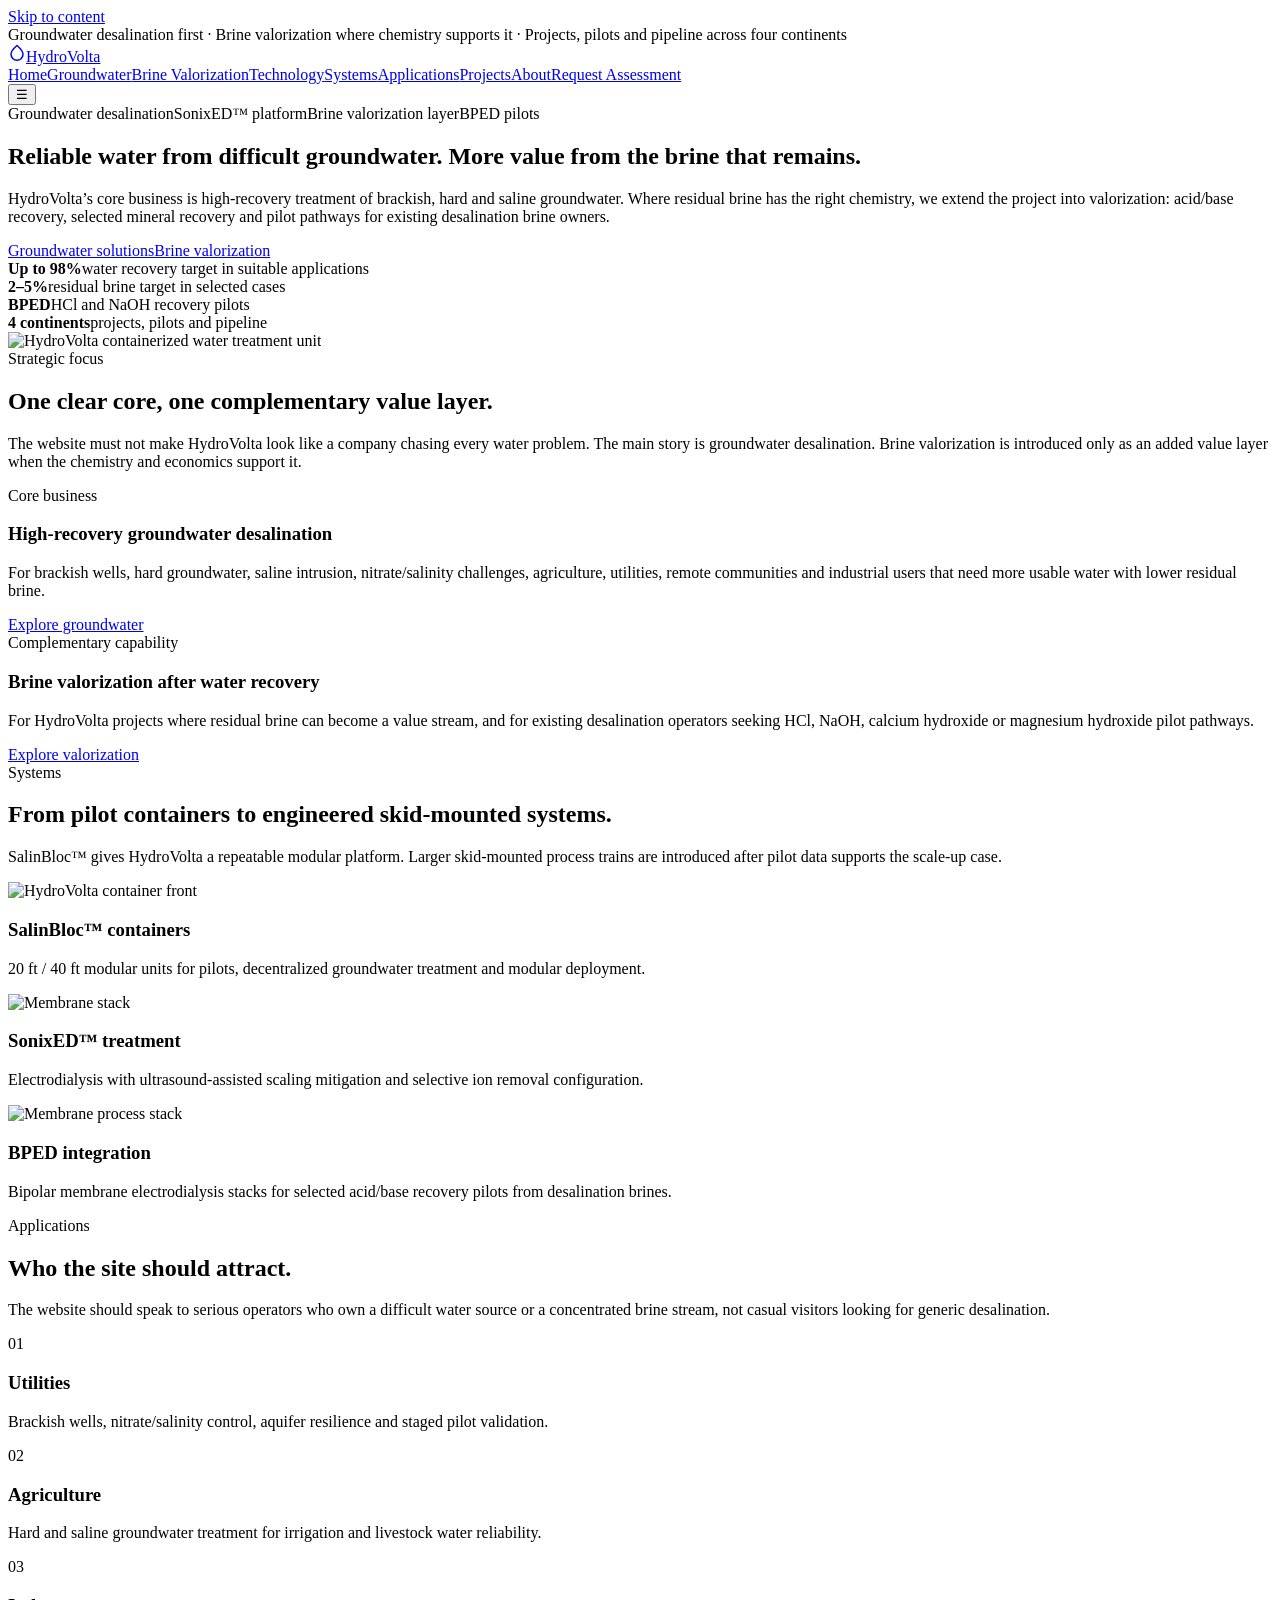
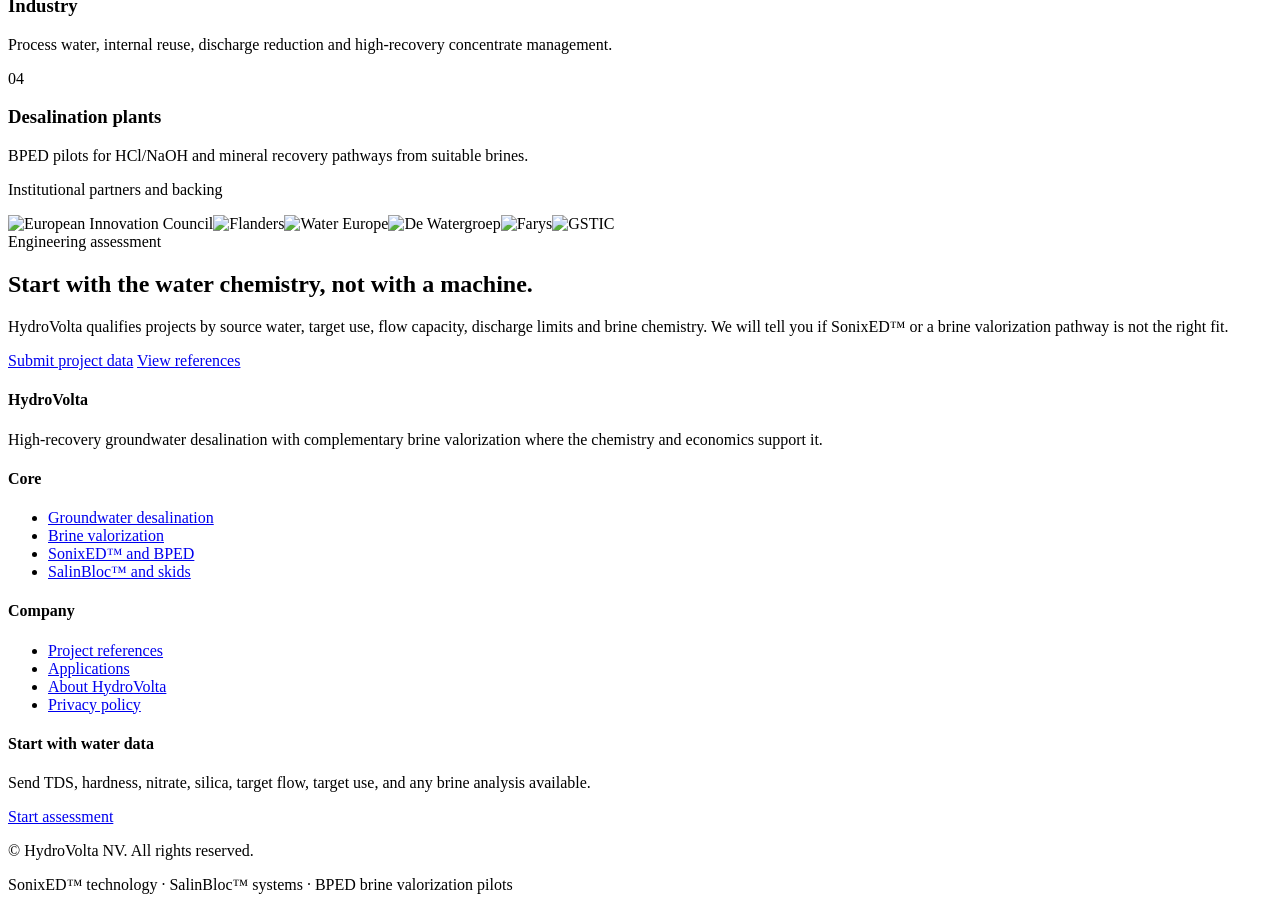
==== index.html @ e6a3f82d "Upload Rocycled - HydroVolta website files" ====
<!DOCTYPE html><html lang="en"><head><meta charset="UTF-8"><meta name="viewport" content="width=device-width,initial-scale=1.0"><title>HydroVolta | Groundwater Desalination & Brine Valorization</title><meta name="description" content="HydroVolta focuses on high-recovery groundwater desalination with complementary brine valorization and BPED pilots for suitable brines."><link rel="icon" href="images/favicon.ico"><link rel="preconnect" href="https://fonts.googleapis.com"><link rel="preconnect" href="https://fonts.gstatic.com" crossorigin><link href="https://fonts.googleapis.com/css2?family=Barlow+Condensed:wght@400;500;600;700;800&family=Barlow:ital,wght@0,300;0,400;0,500;0,600;1,400&display=swap" rel="stylesheet"><link rel="stylesheet" href="css/site.css"></head><body><a class="skip" href="#main">Skip to content</a>
<div class="topbar">Groundwater desalination first · Brine valorization where chemistry supports it · Projects, pilots and pipeline across four continents</div>
<nav class="nav" aria-label="Main navigation"><div class="nav__in"><a class="brand" href="index.html"><span class="brand__mark"><svg viewBox="0 0 24 24" width="18" height="18" fill="none" stroke="currentColor" stroke-width="2" stroke-linecap="round" stroke-linejoin="round"><path d="M12 2c-5.33 4.55-8 8.48-8 11.8a8 8 0 0 0 16 0c0-3.32-2.67-7.25-8-11.8z"/></svg></span><span>HydroVolta</span></a><div class="nav__links"><a href="index.html" aria-current="page">Home</a><a href="groundwater.html" >Groundwater</a><a href="brine-valorization.html" >Brine Valorization</a><a href="technology.html" >Technology</a><a href="systems.html" >Systems</a><a href="applications.html" >Applications</a><a href="projects.html" >Projects</a><a href="about.html" >About</a><a class="btn btn--navy" href="contact.html">Request Assessment</a></div><button class="menu" aria-label="Menu">☰</button></div></nav><main id="main">
<section class="hero"><div class="hero__in"><div><div class="badges"><span class="badge">Groundwater desalination</span><span class="badge">SonixED™ platform</span><span class="badge">Brine valorization layer</span><span class="badge">BPED pilots</span></div><h1>Reliable water from difficult groundwater. More value from the brine that remains.</h1><p class="lead">HydroVolta’s core business is high-recovery treatment of brackish, hard and saline groundwater. Where residual brine has the right chemistry, we extend the project into valorization: acid/base recovery, selected mineral recovery and pilot pathways for existing desalination brine owners.</p><div class="actions"><a class="btn btn--gold" href="groundwater.html">Groundwater solutions</a><a class="btn btn--out" href="brine-valorization.html">Brine valorization</a></div><div class="proof"><div><strong>Up to 98%</strong><span>water recovery target in suitable applications</span></div><div><strong>2–5%</strong><span>residual brine target in selected cases</span></div><div><strong>BPED</strong><span>HCl and NaOH recovery pilots</span></div><div><strong>4 continents</strong><span>projects, pilots and pipeline</span></div></div></div><div class="hero__media"><img src="images/AI_cont-740.webp" alt="HydroVolta containerized water treatment unit"></div></div></section>
<section class="section"><div class="wrap"><div class="head"><div><span class="ey">Strategic focus</span><h2>One clear core, one complementary value layer.</h2></div><p class="lead">The website must not make HydroVolta look like a company chasing every water problem. The main story is groundwater desalination. Brine valorization is introduced only as an added value layer when the chemistry and economics support it.</p></div><div class="grid grid--2"><article class="card"><span class="pill">Core business</span><h3>High-recovery groundwater desalination</h3><p>For brackish wells, hard groundwater, saline intrusion, nitrate/salinity challenges, agriculture, utilities, remote communities and industrial users that need more usable water with lower residual brine.</p><div class="actions"><a class="btn btn--navy" href="groundwater.html">Explore groundwater</a></div></article><article class="card"><span class="pill">Complementary capability</span><h3>Brine valorization after water recovery</h3><p>For HydroVolta projects where residual brine can become a value stream, and for existing desalination operators seeking HCl, NaOH, calcium hydroxide or magnesium hydroxide pilot pathways.</p><div class="actions"><a class="btn btn--out" href="brine-valorization.html">Explore valorization</a></div></article></div></div></section>
<section class="section section--soft"><div class="wrap"><div class="head"><div><span class="ey">Systems</span><h2>From pilot containers to engineered skid-mounted systems.</h2></div><p class="lead">SalinBloc™ gives HydroVolta a repeatable modular platform. Larger skid-mounted process trains are introduced after pilot data supports the scale-up case.</p></div><div class="grid grid--3"><article class="card card--image"><img src="images/container_front_aesthetic.webp" alt="HydroVolta container front"><div class="card__body"><h3>SalinBloc™ containers</h3><p>20 ft / 40 ft modular units for pilots, decentralized groundwater treatment and modular deployment.</p></div></article><article class="card card--image"><img src="images/Tech/membrane_stack.webp" alt="Membrane stack"><div class="card__body"><h3>SonixED™ treatment</h3><p>Electrodialysis with ultrasound-assisted scaling mitigation and selective ion removal configuration.</p></div></article><article class="card card--image"><img src="images/side_stack.webp" alt="Membrane process stack"><div class="card__body"><h3>BPED integration</h3><p>Bipolar membrane electrodialysis stacks for selected acid/base recovery pilots from desalination brines.</p></div></article></div></div></section>
<section class="section"><div class="wrap"><div class="head"><div><span class="ey">Applications</span><h2>Who the site should attract.</h2></div><p class="lead">The website should speak to serious operators who own a difficult water source or a concentrated brine stream, not casual visitors looking for generic desalination.</p></div><div class="grid grid--4"><article class="card"><div class="num">01</div><h3>Utilities</h3><p>Brackish wells, nitrate/salinity control, aquifer resilience and staged pilot validation.</p></article><article class="card"><div class="num">02</div><h3>Agriculture</h3><p>Hard and saline groundwater treatment for irrigation and livestock water reliability.</p></article><article class="card"><div class="num">03</div><h3>Industry</h3><p>Process water, internal reuse, discharge reduction and high-recovery concentrate management.</p></article><article class="card"><div class="num">04</div><h3>Desalination plants</h3><p>BPED pilots for HCl/NaOH and mineral recovery pathways from suitable brines.</p></article></div></div></section>
<section class="logos" aria-label="Institutional partners and backing"><div class="wrap"><p>Institutional partners and backing</p><div class="logos__row"><img src="images/EIC_logo.webp" alt="European Innovation Council"><img src="images/flanders_logo.webp" alt="Flanders"><img src="images/watereu_logo.webp" alt="Water Europe"><img src="images/watergroep_logo.webp" alt="De Watergroep"><img src="images/farys_logo.webp" alt="Farys"><img src="images/GSTIC_logo.webp" alt="GSTIC"></div></div></section><section class="section section--dark"><div class="wrap split"><div><span class="ey">Engineering assessment</span><h2>Start with the water chemistry, not with a machine.</h2><p class="lead">HydroVolta qualifies projects by source water, target use, flow capacity, discharge limits and brine chemistry. We will tell you if SonixED™ or a brine valorization pathway is not the right fit.</p></div><div><a class="btn btn--gold" href="contact.html">Submit project data</a> <a class="btn btn--ghost" href="projects.html">View references</a></div></div></section>
</main><footer class="footer"><div class="wrap"><div class="footer__grid"><div><h4>HydroVolta</h4><p>High-recovery groundwater desalination with complementary brine valorization where the chemistry and economics support it.</p></div><div><h4>Core</h4><ul><li><a href="groundwater.html">Groundwater desalination</a></li><li><a href="brine-valorization.html">Brine valorization</a></li><li><a href="technology.html">SonixED™ and BPED</a></li><li><a href="systems.html">SalinBloc™ and skids</a></li></ul></div><div><h4>Company</h4><ul><li><a href="projects.html">Project references</a></li><li><a href="applications.html">Applications</a></li><li><a href="about.html">About HydroVolta</a></li><li><a href="privacy.html">Privacy policy</a></li></ul></div><div><h4>Start with water data</h4><p>Send TDS, hardness, nitrate, silica, target flow, target use, and any brine analysis available.</p><p style="margin-top:1rem"><a class="btn btn--gold" href="contact.html">Start assessment</a></p></div></div><div class="footer__bottom"><p>© <span data-year></span> HydroVolta NV. All rights reserved.</p><p>SonixED™ technology · SalinBloc™ systems · BPED brine valorization pilots</p></div></div></footer><script src="js/site.js"></script></body></html>
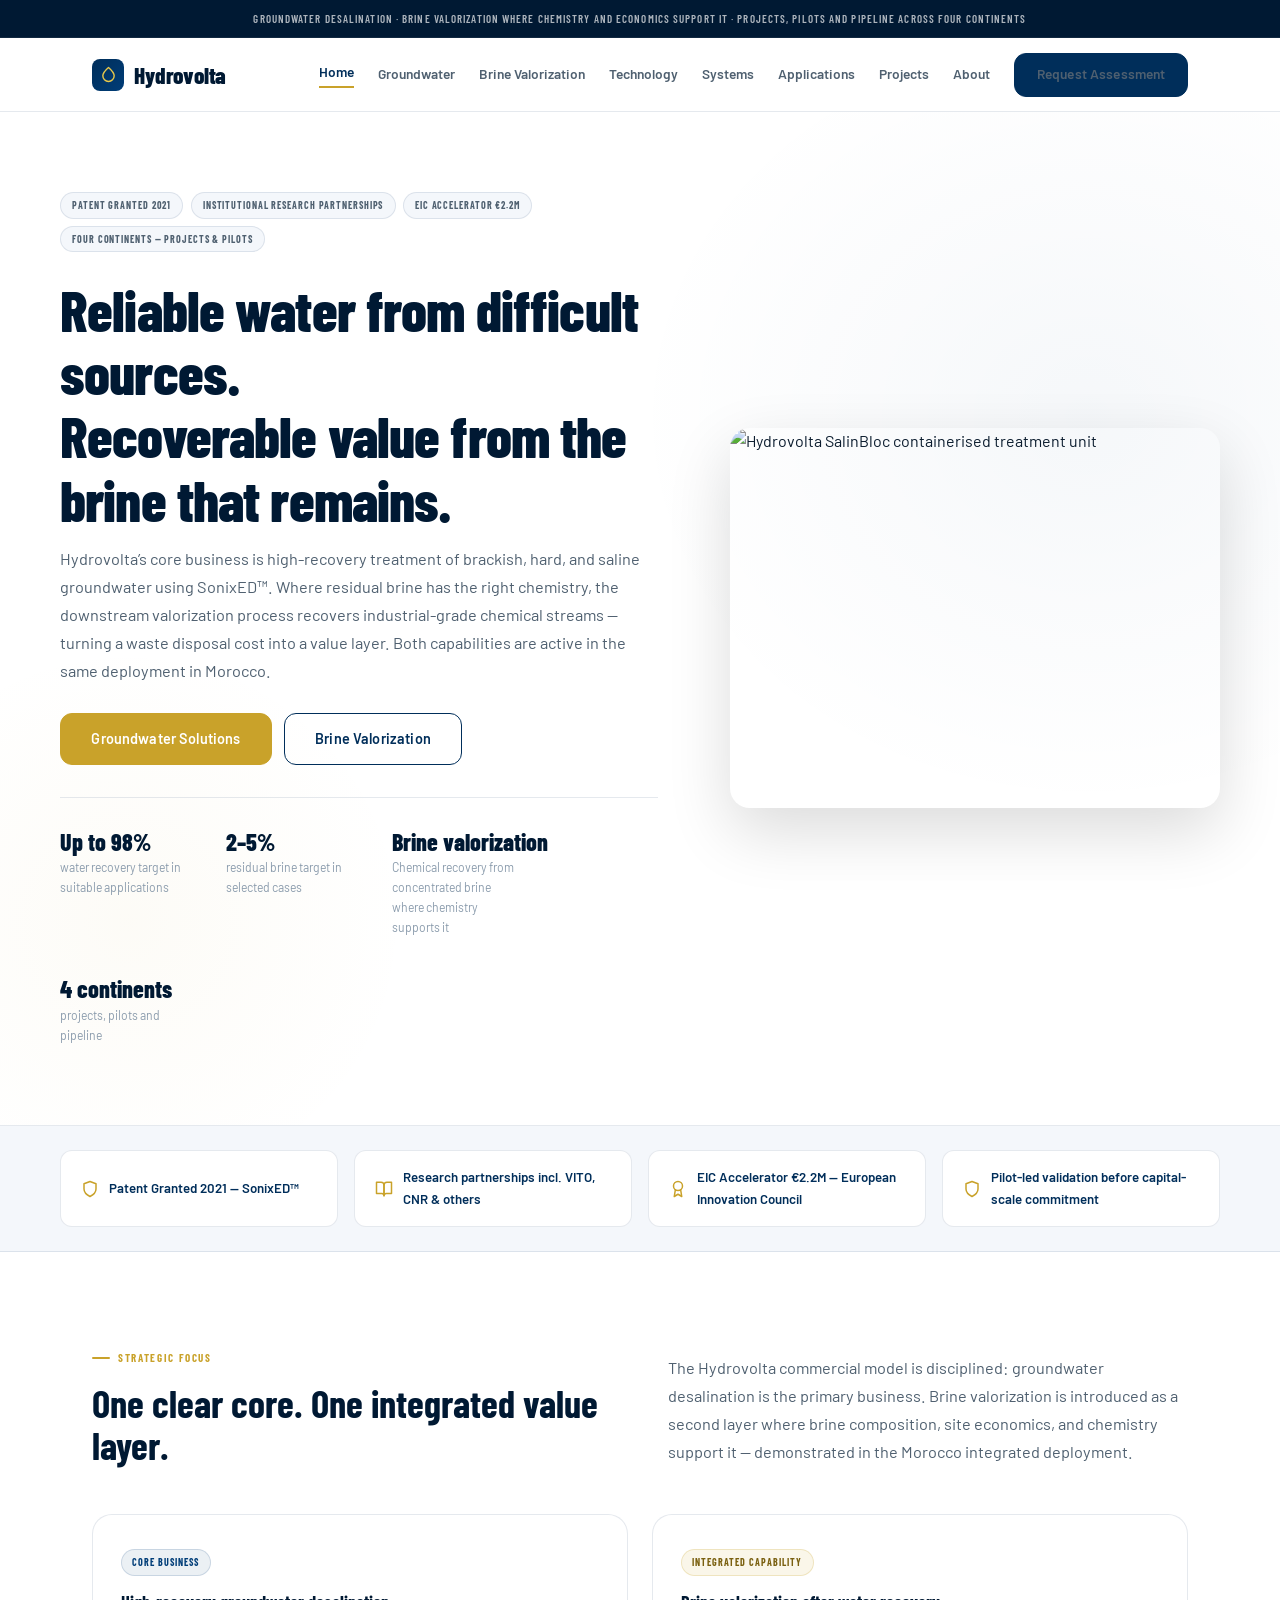
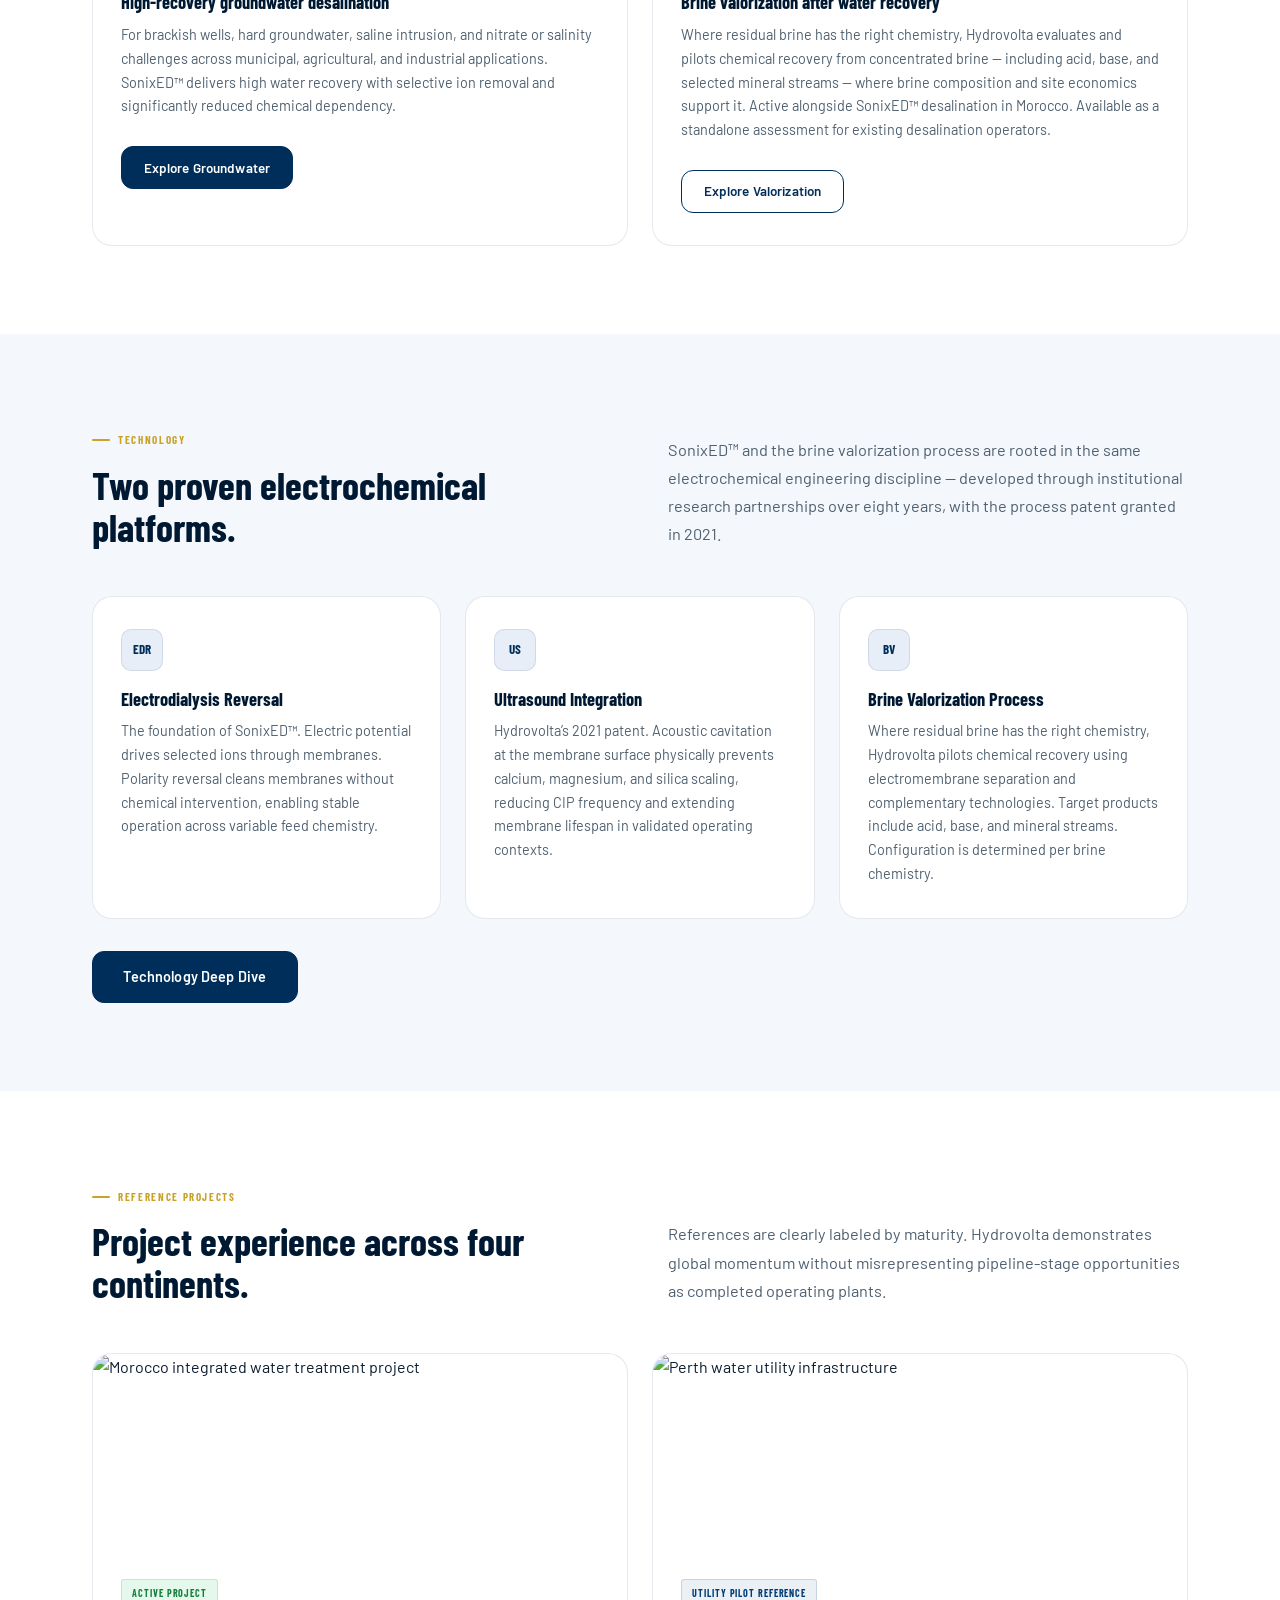
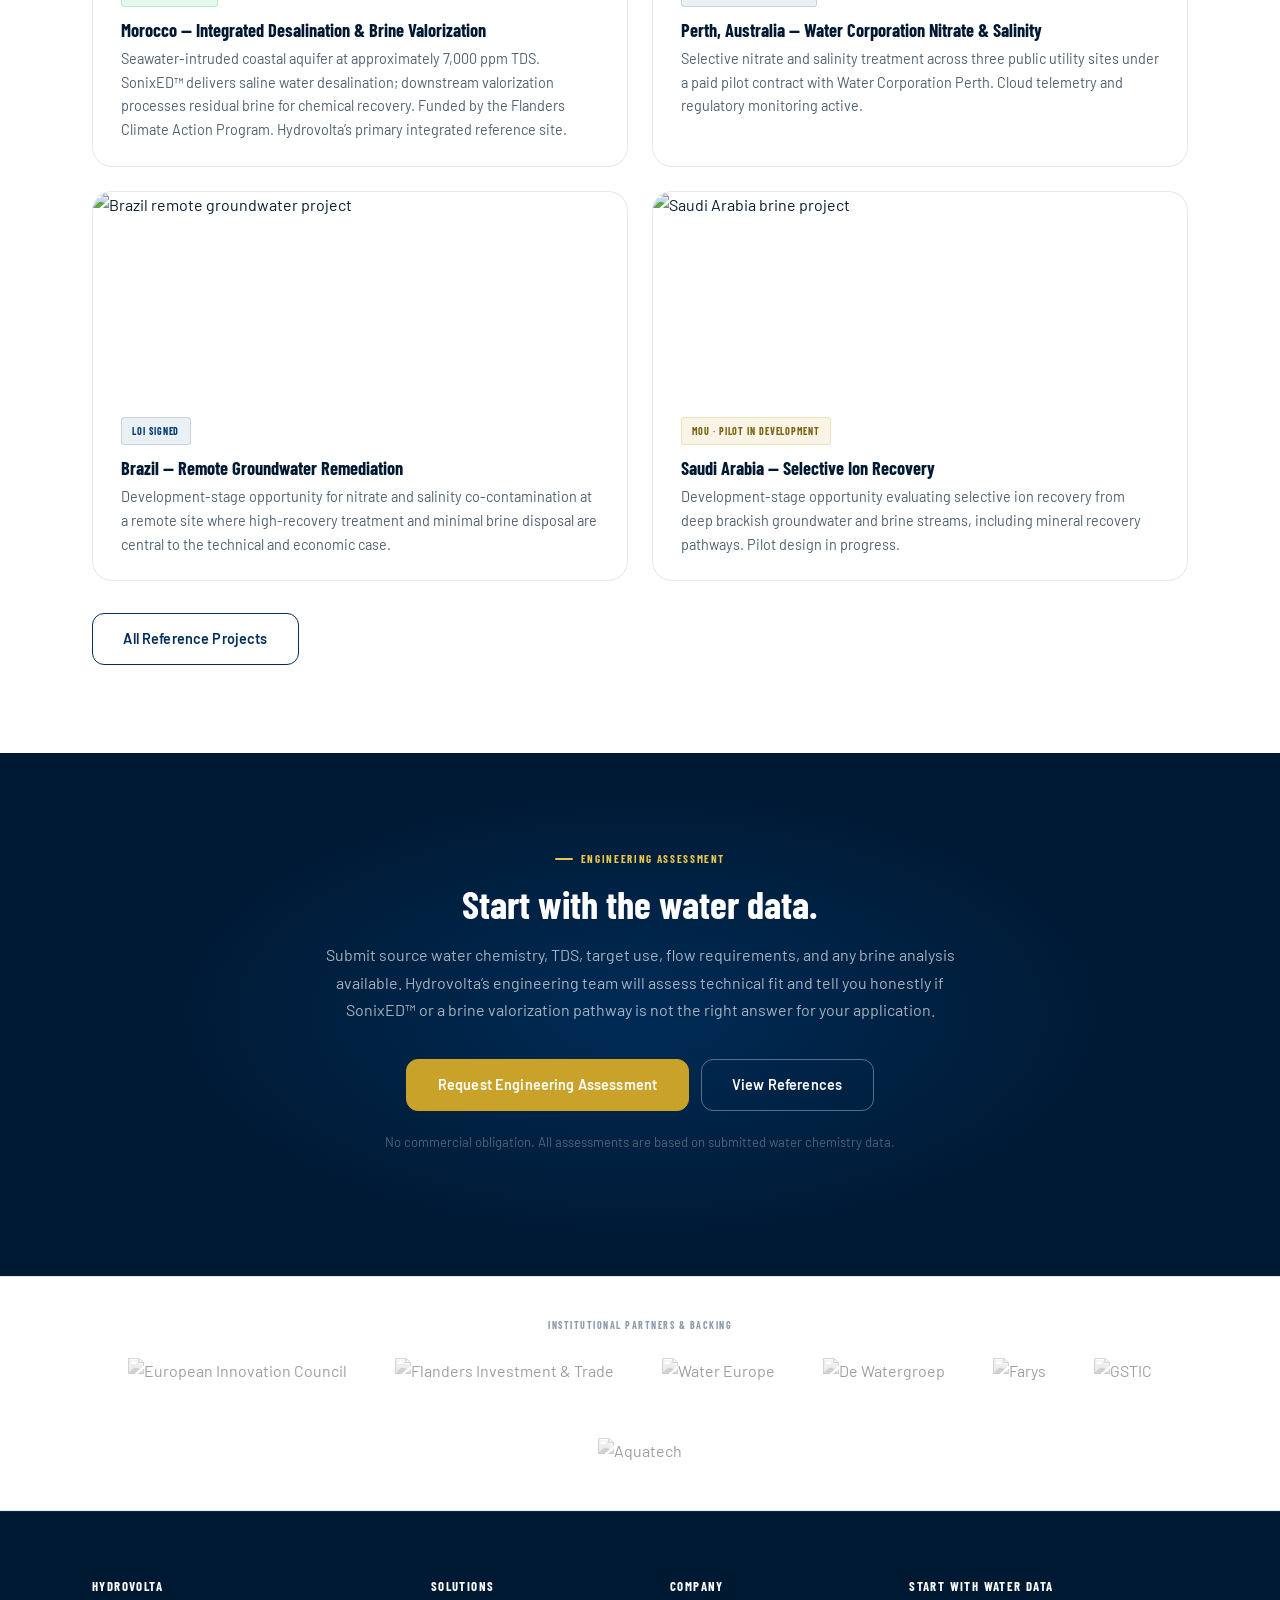
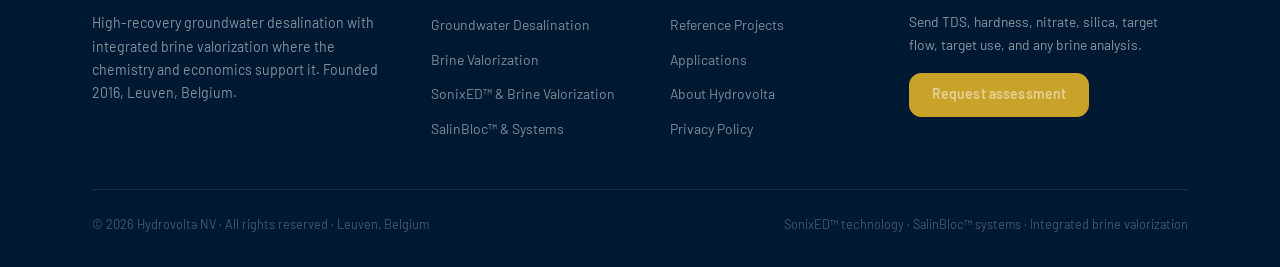
==== commit 60661813: "merge" ====
--- a/index.html
+++ b/index.html
@@ -1,9 +1,253 @@
-<!DOCTYPE html><html lang="en"><head><meta charset="UTF-8"><meta name="viewport" content="width=device-width,initial-scale=1.0"><title>HydroVolta | Groundwater Desalination & Brine Valorization</title><meta name="description" content="HydroVolta focuses on high-recovery groundwater desalination with complementary brine valorization and BPED pilots for suitable brines."><link rel="icon" href="images/favicon.ico"><link rel="preconnect" href="https://fonts.googleapis.com"><link rel="preconnect" href="https://fonts.gstatic.com" crossorigin><link href="https://fonts.googleapis.com/css2?family=Barlow+Condensed:wght@400;500;600;700;800&family=Barlow:ital,wght@0,300;0,400;0,500;0,600;1,400&display=swap" rel="stylesheet"><link rel="stylesheet" href="css/site.css"></head><body><a class="skip" href="#main">Skip to content</a>
-<div class="topbar">Groundwater desalination first · Brine valorization where chemistry supports it · Projects, pilots and pipeline across four continents</div>
-<nav class="nav" aria-label="Main navigation"><div class="nav__in"><a class="brand" href="index.html"><span class="brand__mark"><svg viewBox="0 0 24 24" width="18" height="18" fill="none" stroke="currentColor" stroke-width="2" stroke-linecap="round" stroke-linejoin="round"><path d="M12 2c-5.33 4.55-8 8.48-8 11.8a8 8 0 0 0 16 0c0-3.32-2.67-7.25-8-11.8z"/></svg></span><span>HydroVolta</span></a><div class="nav__links"><a href="index.html" aria-current="page">Home</a><a href="groundwater.html" >Groundwater</a><a href="brine-valorization.html" >Brine Valorization</a><a href="technology.html" >Technology</a><a href="systems.html" >Systems</a><a href="applications.html" >Applications</a><a href="projects.html" >Projects</a><a href="about.html" >About</a><a class="btn btn--navy" href="contact.html">Request Assessment</a></div><button class="menu" aria-label="Menu">☰</button></div></nav><main id="main">
-<section class="hero"><div class="hero__in"><div><div class="badges"><span class="badge">Groundwater desalination</span><span class="badge">SonixED™ platform</span><span class="badge">Brine valorization layer</span><span class="badge">BPED pilots</span></div><h1>Reliable water from difficult groundwater. More value from the brine that remains.</h1><p class="lead">HydroVolta’s core business is high-recovery treatment of brackish, hard and saline groundwater. Where residual brine has the right chemistry, we extend the project into valorization: acid/base recovery, selected mineral recovery and pilot pathways for existing desalination brine owners.</p><div class="actions"><a class="btn btn--gold" href="groundwater.html">Groundwater solutions</a><a class="btn btn--out" href="brine-valorization.html">Brine valorization</a></div><div class="proof"><div><strong>Up to 98%</strong><span>water recovery target in suitable applications</span></div><div><strong>2–5%</strong><span>residual brine target in selected cases</span></div><div><strong>BPED</strong><span>HCl and NaOH recovery pilots</span></div><div><strong>4 continents</strong><span>projects, pilots and pipeline</span></div></div></div><div class="hero__media"><img src="images/AI_cont-740.webp" alt="HydroVolta containerized water treatment unit"></div></div></section>
-<section class="section"><div class="wrap"><div class="head"><div><span class="ey">Strategic focus</span><h2>One clear core, one complementary value layer.</h2></div><p class="lead">The website must not make HydroVolta look like a company chasing every water problem. The main story is groundwater desalination. Brine valorization is introduced only as an added value layer when the chemistry and economics support it.</p></div><div class="grid grid--2"><article class="card"><span class="pill">Core business</span><h3>High-recovery groundwater desalination</h3><p>For brackish wells, hard groundwater, saline intrusion, nitrate/salinity challenges, agriculture, utilities, remote communities and industrial users that need more usable water with lower residual brine.</p><div class="actions"><a class="btn btn--navy" href="groundwater.html">Explore groundwater</a></div></article><article class="card"><span class="pill">Complementary capability</span><h3>Brine valorization after water recovery</h3><p>For HydroVolta projects where residual brine can become a value stream, and for existing desalination operators seeking HCl, NaOH, calcium hydroxide or magnesium hydroxide pilot pathways.</p><div class="actions"><a class="btn btn--out" href="brine-valorization.html">Explore valorization</a></div></article></div></div></section>
-<section class="section section--soft"><div class="wrap"><div class="head"><div><span class="ey">Systems</span><h2>From pilot containers to engineered skid-mounted systems.</h2></div><p class="lead">SalinBloc™ gives HydroVolta a repeatable modular platform. Larger skid-mounted process trains are introduced after pilot data supports the scale-up case.</p></div><div class="grid grid--3"><article class="card card--image"><img src="images/container_front_aesthetic.webp" alt="HydroVolta container front"><div class="card__body"><h3>SalinBloc™ containers</h3><p>20 ft / 40 ft modular units for pilots, decentralized groundwater treatment and modular deployment.</p></div></article><article class="card card--image"><img src="images/Tech/membrane_stack.webp" alt="Membrane stack"><div class="card__body"><h3>SonixED™ treatment</h3><p>Electrodialysis with ultrasound-assisted scaling mitigation and selective ion removal configuration.</p></div></article><article class="card card--image"><img src="images/side_stack.webp" alt="Membrane process stack"><div class="card__body"><h3>BPED integration</h3><p>Bipolar membrane electrodialysis stacks for selected acid/base recovery pilots from desalination brines.</p></div></article></div></div></section>
-<section class="section"><div class="wrap"><div class="head"><div><span class="ey">Applications</span><h2>Who the site should attract.</h2></div><p class="lead">The website should speak to serious operators who own a difficult water source or a concentrated brine stream, not casual visitors looking for generic desalination.</p></div><div class="grid grid--4"><article class="card"><div class="num">01</div><h3>Utilities</h3><p>Brackish wells, nitrate/salinity control, aquifer resilience and staged pilot validation.</p></article><article class="card"><div class="num">02</div><h3>Agriculture</h3><p>Hard and saline groundwater treatment for irrigation and livestock water reliability.</p></article><article class="card"><div class="num">03</div><h3>Industry</h3><p>Process water, internal reuse, discharge reduction and high-recovery concentrate management.</p></article><article class="card"><div class="num">04</div><h3>Desalination plants</h3><p>BPED pilots for HCl/NaOH and mineral recovery pathways from suitable brines.</p></article></div></div></section>
-<section class="logos" aria-label="Institutional partners and backing"><div class="wrap"><p>Institutional partners and backing</p><div class="logos__row"><img src="images/EIC_logo.webp" alt="European Innovation Council"><img src="images/flanders_logo.webp" alt="Flanders"><img src="images/watereu_logo.webp" alt="Water Europe"><img src="images/watergroep_logo.webp" alt="De Watergroep"><img src="images/farys_logo.webp" alt="Farys"><img src="images/GSTIC_logo.webp" alt="GSTIC"></div></div></section><section class="section section--dark"><div class="wrap split"><div><span class="ey">Engineering assessment</span><h2>Start with the water chemistry, not with a machine.</h2><p class="lead">HydroVolta qualifies projects by source water, target use, flow capacity, discharge limits and brine chemistry. We will tell you if SonixED™ or a brine valorization pathway is not the right fit.</p></div><div><a class="btn btn--gold" href="contact.html">Submit project data</a> <a class="btn btn--ghost" href="projects.html">View references</a></div></div></section>
-</main><footer class="footer"><div class="wrap"><div class="footer__grid"><div><h4>HydroVolta</h4><p>High-recovery groundwater desalination with complementary brine valorization where the chemistry and economics support it.</p></div><div><h4>Core</h4><ul><li><a href="groundwater.html">Groundwater desalination</a></li><li><a href="brine-valorization.html">Brine valorization</a></li><li><a href="technology.html">SonixED™ and BPED</a></li><li><a href="systems.html">SalinBloc™ and skids</a></li></ul></div><div><h4>Company</h4><ul><li><a href="projects.html">Project references</a></li><li><a href="applications.html">Applications</a></li><li><a href="about.html">About HydroVolta</a></li><li><a href="privacy.html">Privacy policy</a></li></ul></div><div><h4>Start with water data</h4><p>Send TDS, hardness, nitrate, silica, target flow, target use, and any brine analysis available.</p><p style="margin-top:1rem"><a class="btn btn--gold" href="contact.html">Start assessment</a></p></div></div><div class="footer__bottom"><p>© <span data-year></span> HydroVolta NV. All rights reserved.</p><p>SonixED™ technology · SalinBloc™ systems · BPED brine valorization pilots</p></div></div></footer><script src="js/site.js"></script></body></html>+<!DOCTYPE html>
+<html lang="en">
+<head>
+<meta charset="UTF-8"/>
+<meta name="viewport" content="width=device-width,initial-scale=1.0"/>
+<meta name="description" content="High-recovery groundwater desalination and integrated brine valorization. Patented SonixED technology, active across four continents."/>
+<title>High-Recovery Water Treatment | Hydrovolta</title>
+<link rel="canonical" href="https://hydrovolta.com/index.html"/>
+<meta property="og:title" content="High-Recovery Water Treatment | Hydrovolta"/>
+<meta property="og:description" content="High-recovery groundwater desalination and integrated brine valorization. Patented SonixED technology, active across four continents."/>
+<meta property="og:image" content="https://hydrovolta.com/images/hydrovolta_logo-OG.webp"/>
+<meta name="twitter:card" content="summary_large_image"/>
+<link rel="icon" href="images/favicon.ico"/>
+<link rel="preconnect" href="https://fonts.googleapis.com"/>
+<link rel="preconnect" href="https://fonts.gstatic.com" crossorigin/>
+<link href="https://fonts.googleapis.com/css2?family=Barlow+Condensed:wght@400;500;600;700;800&family=Barlow:ital,wght@0,300;0,400;0,500;0,600;1,400&display=swap" rel="stylesheet"/>
+<link rel="stylesheet" href="css/site.css"/>
+</head>
+<body><a class="skip" href="#main">Skip to content</a>
+<div class="topbar">Groundwater desalination &middot; Brine valorization where chemistry and economics support it &middot; Projects, pilots and pipeline across four continents</div>
+<nav class="nav" aria-label="Main navigation">
+  <div class="nav__in">
+    <a class="brand" href="index.html">
+      <span class="brand__mark"><svg viewBox="0 0 24 24" width="17" height="17" fill="none" stroke="currentColor" stroke-width="2" stroke-linecap="round" stroke-linejoin="round"><path d="M12 2c-5.33 4.55-8 8.48-8 11.8a8 8 0 0 0 16 0c0-3.32-2.67-7.25-8-11.8z"/></svg></span>
+      <span>Hydrovolta</span>
+    </a>
+    <div class="nav__links" id="nav-links">
+      <a href="index.html">Home</a>
+      <a href="groundwater.html">Groundwater</a>
+      <a href="brine-valorization.html">Brine Valorization</a>
+      <a href="technology.html">Technology</a>
+      <a href="systems.html">Systems</a>
+      <a href="applications.html">Applications</a>
+      <a href="projects.html">Projects</a>
+      <a href="about.html">About</a>
+      <a class="btn btn--navy btn--sm" href="contact.html">Request Assessment</a>
+    </div>
+    <button class="menu" id="menu-btn" aria-label="Toggle navigation" aria-expanded="false">
+      <svg width="22" height="22" viewBox="0 0 24 24" fill="none" stroke="currentColor" stroke-width="2" stroke-linecap="round" stroke-linejoin="round"><path d="M3 12h18M3 6h18M3 18h18"/></svg>
+    </button>
+  </div>
+</nav>
+<main id="main">
+
+<section class="hero">
+  <div class="hero__in">
+    <div>
+      <div class="badges">
+        <span class="badge">Patent Granted 2021</span>
+        <span class="badge">Institutional Research Partnerships</span>
+        <span class="badge">EIC Accelerator &euro;2.2M</span>
+        <span class="badge">Four Continents &mdash; Projects &amp; Pilots</span>
+      </div>
+      <h1>Reliable water from difficult sources.<br>Recoverable value from the brine that remains.</h1>
+      <p class="lead">Hydrovolta&rsquo;s core business is high-recovery treatment of brackish, hard, and saline groundwater using SonixED&trade;. Where residual brine has the right chemistry, the downstream valorization process recovers industrial-grade chemical streams &mdash; turning a waste disposal cost into a value layer. Both capabilities are active in the same deployment in Morocco.</p>
+      <div class="actions">
+        <a class="btn btn--gold" href="groundwater.html">Groundwater Solutions</a>
+        <a class="btn btn--out" href="brine-valorization.html">Brine Valorization</a>
+      </div>
+      <div class="proof">
+        <div><strong>Up to 98%</strong><span>water recovery target in suitable applications</span></div>
+        <div><strong>2&ndash;5%</strong><span>residual brine target in selected cases</span></div>
+        <div><strong>Brine valorization</strong><span>Chemical recovery from concentrated brine where chemistry supports it</span></div>
+        <div><strong>4 continents</strong><span>projects, pilots and pipeline</span></div>
+      </div>
+    </div>
+    <div class="hero__media">
+      <img src="images/AI_cont-740.webp" alt="Hydrovolta SalinBloc containerised treatment unit" fetchpriority="high">
+    </div>
+  </div>
+</section>
+
+<div class="trust">
+  <div class="trust__in">
+    <div class="titem rv">
+      <svg viewBox="0 0 24 24" fill="none" stroke="currentColor" stroke-width="2" stroke-linecap="round" stroke-linejoin="round"><path d="M12 22s8-4 8-10V5l-8-3-8 3v7c0 6 8 10 8 10z"/></svg>
+      Patent Granted 2021 &mdash; SonixED&trade;
+    </div>
+    <div class="titem rv d1">
+      <svg viewBox="0 0 24 24" fill="none" stroke="currentColor" stroke-width="2" stroke-linecap="round" stroke-linejoin="round"><path d="M2 3h6a4 4 0 0 1 4 4v14a3 3 0 0 0-3-3H2z"/><path d="M22 3h-6a4 4 0 0 0-4 4v14a3 3 0 0 1 3-3h7z"/></svg>
+      Research partnerships incl. VITO, CNR &amp; others
+    </div>
+    <div class="titem rv d2">
+      <svg viewBox="0 0 24 24" fill="none" stroke="currentColor" stroke-width="2" stroke-linecap="round" stroke-linejoin="round"><circle cx="12" cy="8" r="6"/><path d="M15.477 12.89L17 22l-5-3-5 3 1.523-9.11"/></svg>
+      EIC Accelerator &euro;2.2M &mdash; European Innovation Council
+    </div>
+    <div class="titem rv d3">
+      <svg viewBox="0 0 24 24" fill="none" stroke="currentColor" stroke-width="2" stroke-linecap="round" stroke-linejoin="round"><path d="M12 22s8-4 8-10V5l-8-3-8 3v7c0 6 8 10 8 10z"/></svg>
+      Pilot-led validation before capital-scale commitment
+    </div>
+  </div>
+</div>
+
+<section class="section">
+  <div class="wrap">
+    <div class="head">
+      <div class="rv"><span class="ey">Strategic focus</span><h2>One clear core. One integrated value layer.</h2></div>
+      <p class="lead rv d1">The Hydrovolta commercial model is disciplined: groundwater desalination is the primary business. Brine valorization is introduced as a second layer where brine composition, site economics, and chemistry support it &mdash; demonstrated in the Morocco integrated deployment.</p>
+    </div>
+    <div class="grid--2">
+      <article class="card rv">
+        <span class="pill">Core business</span>
+        <h3>High-recovery groundwater desalination</h3>
+        <p>For brackish wells, hard groundwater, saline intrusion, and nitrate or salinity challenges across municipal, agricultural, and industrial applications. SonixED&trade; delivers high water recovery with selective ion removal and significantly reduced chemical dependency.</p>
+        <div class="actions"><a class="btn btn--navy btn--sm" href="groundwater.html">Explore Groundwater</a></div>
+      </article>
+      <article class="card rv d1">
+        <span class="pill pill--gold">Integrated capability</span>
+        <h3>Brine valorization after water recovery</h3>
+        <p>Where residual brine has the right chemistry, Hydrovolta evaluates and pilots chemical recovery from concentrated brine &mdash; including acid, base, and selected mineral streams &mdash; where brine composition and site economics support it. Active alongside SonixED&trade; desalination in Morocco. Available as a standalone assessment for existing desalination operators.</p>
+        <div class="actions"><a class="btn btn--out btn--sm" href="brine-valorization.html">Explore Valorization</a></div>
+      </article>
+    </div>
+  </div>
+</section>
+
+<section class="section section--soft">
+  <div class="wrap">
+    <div class="head">
+      <div class="rv"><span class="ey">Technology</span><h2>Two proven electrochemical platforms.</h2></div>
+      <p class="lead rv d1">SonixED&trade; and the brine valorization process are rooted in the same electrochemical engineering discipline &mdash; developed through institutional research partnerships over eight years, with the process patent granted in 2021.</p>
+    </div>
+    <div class="grid--3">
+      <article class="card rv">
+        <div class="num">EDR</div>
+        <h3>Electrodialysis Reversal</h3>
+        <p>The foundation of SonixED&trade;. Electric potential drives selected ions through membranes. Polarity reversal cleans membranes without chemical intervention, enabling stable operation across variable feed chemistry.</p>
+      </article>
+      <article class="card rv d1">
+        <div class="num">US</div>
+        <h3>Ultrasound Integration</h3>
+        <p>Hydrovolta&rsquo;s 2021 patent. Acoustic cavitation at the membrane surface physically prevents calcium, magnesium, and silica scaling, reducing CIP frequency and extending membrane lifespan in validated operating contexts.</p>
+      </article>
+      <article class="card rv d2">
+        <div class="num">BV</div>
+        <h3>Brine Valorization Process</h3>
+        <p>Where residual brine has the right chemistry, Hydrovolta pilots chemical recovery using electromembrane separation and complementary technologies. Target products include acid, base, and mineral streams. Configuration is determined per brine chemistry.</p>
+      </article>
+    </div>
+    <div class="actions rv" style="margin-top:2rem"><a class="btn btn--navy" href="technology.html">Technology Deep Dive</a></div>
+  </div>
+</section>
+
+<section class="section">
+  <div class="wrap">
+    <div class="head">
+      <div class="rv"><span class="ey">Reference projects</span><h2>Project experience across four continents.</h2></div>
+      <p class="lead rv d1">References are clearly labeled by maturity. Hydrovolta demonstrates global momentum without misrepresenting pipeline-stage opportunities as completed operating plants.</p>
+    </div>
+    <div class="grid--2">
+      <article class="card card--image rv">
+        <img src="images/morocco.webp" alt="Morocco integrated water treatment project" loading="lazy">
+        <div class="card__body">
+          <span class="status status--active">Active Project</span>
+          <h3>Morocco &mdash; Integrated Desalination &amp; Brine Valorization</h3>
+          <p>Seawater-intruded coastal aquifer at approximately 7,000&thinsp;ppm TDS. SonixED&trade; delivers saline water desalination; downstream valorization processes residual brine for chemical recovery. Funded by the Flanders Climate Action Program. Hydrovolta&rsquo;s primary integrated reference site.</p>
+        </div>
+      </article>
+      <article class="card card--image rv d1">
+        <img src="images/water_tower.webp" alt="Perth water utility infrastructure" loading="lazy">
+        <div class="card__body">
+          <span class="status status--pilot">Utility Pilot Reference</span>
+          <h3>Perth, Australia &mdash; Water Corporation Nitrate &amp; Salinity</h3>
+          <p>Selective nitrate and salinity treatment across three public utility sites under a paid pilot contract with Water Corporation Perth. Cloud telemetry and regulatory monitoring active.</p>
+        </div>
+      </article>
+      <article class="card card--image rv">
+        <img src="images/brazil.webp" alt="Brazil remote groundwater project" loading="lazy">
+        <div class="card__body">
+          <span class="status status--loi">LOI Signed</span>
+          <h3>Brazil &mdash; Remote Groundwater Remediation</h3>
+          <p>Development-stage opportunity for nitrate and salinity co-contamination at a remote site where high-recovery treatment and minimal brine disposal are central to the technical and economic case.</p>
+        </div>
+      </article>
+      <article class="card card--image rv d1">
+        <img src="images/saudi.webp" alt="Saudi Arabia brine project" loading="lazy">
+        <div class="card__body">
+          <span class="status status--mou">MOU &middot; Pilot in Development</span>
+          <h3>Saudi Arabia &mdash; Selective Ion Recovery</h3>
+          <p>Development-stage opportunity evaluating selective ion recovery from deep brackish groundwater and brine streams, including mineral recovery pathways. Pilot design in progress.</p>
+        </div>
+      </article>
+    </div>
+    <div class="actions rv" style="margin-top:2rem"><a class="btn btn--out" href="projects.html">All Reference Projects</a></div>
+  </div>
+</section>
+
+<section class="cta-strip">
+  <div class="cta-strip__in">
+    <span class="ey ey--lt">Engineering Assessment</span>
+    <h2>Start with the water data.</h2>
+    <p>Submit source water chemistry, TDS, target use, flow requirements, and any brine analysis available. Hydrovolta&rsquo;s engineering team will assess technical fit and tell you honestly if SonixED&trade; or a brine valorization pathway is not the right answer for your application.</p>
+    <div class="actions">
+      <a class="btn btn--gold" href="contact.html">Request Engineering Assessment</a>
+      <a class="btn btn--ghost" href="projects.html">View References</a>
+    </div>
+    <p class="note">No commercial obligation. All assessments are based on submitted water chemistry data.</p>
+  </div>
+</section>
+
+</main>
+<section class="logos" aria-label="Institutional partners and backing">
+  <div class="wrap">
+    <p>Institutional partners &amp; backing</p>
+    <div class="logos__row">
+      <img src="images/EIC_logo.webp" alt="European Innovation Council" loading="lazy">
+      <img src="images/flanders_logo.webp" alt="Flanders Investment &amp; Trade" loading="lazy">
+      <img src="images/watereu_logo.webp" alt="Water Europe" loading="lazy">
+      <img src="images/watergroep_logo.webp" alt="De Watergroep" loading="lazy">
+      <img src="images/farys_logo.webp" alt="Farys" loading="lazy">
+      <img src="images/GSTIC_logo.webp" alt="GSTIC" loading="lazy">
+      <img src="images/aquatech_logo.webp" alt="Aquatech" loading="lazy">
+    </div>
+  </div>
+</section><footer class="footer">
+  <div class="wrap">
+    <div class="footer__grid">
+      <div>
+        <h4>Hydrovolta</h4>
+        <p>High-recovery groundwater desalination with integrated brine valorization where the chemistry and economics support it. Founded 2016, Leuven, Belgium.</p>
+      </div>
+      <div>
+        <h4>Solutions</h4>
+        <ul>
+          <li><a href="groundwater.html">Groundwater Desalination</a></li>
+          <li><a href="brine-valorization.html">Brine Valorization</a></li>
+          <li><a href="technology.html">SonixED&trade; &amp; Brine Valorization</a></li>
+          <li><a href="systems.html">SalinBloc&trade; &amp; Systems</a></li>
+        </ul>
+      </div>
+      <div>
+        <h4>Company</h4>
+        <ul>
+          <li><a href="projects.html">Reference Projects</a></li>
+          <li><a href="applications.html">Applications</a></li>
+          <li><a href="about.html">About Hydrovolta</a></li>
+          <li><a href="privacy.html">Privacy Policy</a></li>
+        </ul>
+      </div>
+      <div>
+        <h4>Start with water data</h4>
+        <p>Send TDS, hardness, nitrate, silica, target flow, target use, and any brine analysis.</p>
+        <p style="margin-top:1rem"><a class="btn btn--gold btn--sm" href="contact.html">Request assessment</a></p>
+      </div>
+    </div>
+    <div class="footer__bottom">
+      <p>&copy; <span data-year></span> Hydrovolta NV &middot; All rights reserved &middot; Leuven, Belgium</p>
+      <p>SonixED&trade; technology &middot; SalinBloc&trade; systems &middot; Integrated brine valorization</p>
+    </div>
+  </div>
+</footer><script src="js/site.js"></script>
+</body>
+</html>
--- a/css/site.css
+++ b/css/site.css
@@ -0,0 +1,267 @@
+:root{
+  --n1:#001933;--n2:#002e5a;--n3:#003d78;
+  --g:#c9a22a;--gl:#e8c84a;--gxl:#f5e9b8;
+  --w:#fff;--s:#f4f7fb;--s2:#e8eef7;
+  --b:rgba(0,46,90,.1);--bd:rgba(255,255,255,.1);
+  --t:#0b1c2e;--m:#4f6070;--l:#8a9bac;
+  --fd:'Barlow Condensed',sans-serif;
+  --fb:'Barlow',sans-serif;
+  --mx:1160px;
+  --ease:cubic-bezier(.4,0,.2,1);
+  --tr:.25s var(--ease);
+  --r:12px;--rl:20px;--rxl:28px;
+}
+*,*::before,*::after{box-sizing:border-box;margin:0;padding:0}
+html{scroll-behavior:smooth}
+body{font-family:var(--fb);font-size:16px;line-height:1.65;color:var(--t);background:var(--w);-webkit-font-smoothing:antialiased}
+img{max-width:100%;height:auto;display:block}
+a{color:inherit;text-decoration:none}
+ul{list-style:none}
+button{font-family:inherit;cursor:pointer;border:none;background:none}
+input,select,textarea{font-family:inherit}
+h1,h2,h3{font-family:var(--fd);font-weight:700;line-height:1.1;color:var(--n1)}
+h1{font-size:clamp(2.2rem,5vw,3.6rem);font-weight:800;letter-spacing:-.015em}
+h2{font-size:clamp(1.6rem,3vw,2.4rem)}
+h3{font-size:1.2rem}
+
+.skip{position:absolute;top:-100px;left:1rem;background:var(--g);color:var(--w);padding:.5rem 1rem;border-radius:var(--r);z-index:9999;font-weight:700;font-size:.85rem;transition:top .2s}
+.skip:focus{top:1rem}
+.wrap{max-width:var(--mx);margin:0 auto;padding:0 2rem}
+
+/* Eyebrow */
+.ey{display:inline-flex;align-items:center;gap:.5rem;font-family:var(--fd);font-size:11px;font-weight:700;letter-spacing:.15em;text-transform:uppercase;color:var(--g);margin-bottom:.9rem}
+.ey::before{content:'';width:18px;height:2px;background:currentColor;border-radius:2px;flex-shrink:0}
+.ey--lt{color:var(--gl)}.ey--lt::before{background:var(--gl)}
+.kicker{display:inline-block;font-family:var(--fd);font-size:11px;font-weight:700;letter-spacing:.14em;text-transform:uppercase;color:var(--g);margin-bottom:.85rem}
+
+/* Buttons */
+.btn{display:inline-flex;align-items:center;gap:.5rem;padding:.82rem 1.9rem;font-family:var(--fb);font-size:.9rem;font-weight:600;border-radius:var(--r);transition:var(--tr);white-space:nowrap;letter-spacing:.01em;cursor:pointer;border:1.5px solid transparent}
+.btn svg{width:15px;height:15px;flex-shrink:0}
+.btn--gold{background:var(--g);color:var(--w);border-color:var(--g)}.btn--gold:hover{background:#a88320;border-color:#a88320}
+.btn--navy{background:var(--n2);color:var(--w);border-color:var(--n2)}.btn--navy:hover{background:var(--n1);border-color:var(--n1)}
+.btn--out{border-color:var(--n2);color:var(--n2)}.btn--out:hover{background:var(--n2);color:var(--w)}
+.btn--ghost{border-color:rgba(255,255,255,.35);color:var(--w)}.btn--ghost:hover{border-color:rgba(255,255,255,.65);background:rgba(255,255,255,.08)}
+.btn--sm{padding:.6rem 1.35rem;font-size:.84rem}
+.actions{display:flex;gap:.75rem;flex-wrap:wrap;margin-top:1.75rem}
+
+/* Topbar */
+.topbar{background:var(--n1);color:rgba(255,255,255,.68);font-family:var(--fd);font-size:11px;font-weight:600;letter-spacing:.1em;text-transform:uppercase;padding:.6rem 2rem;text-align:center;border-bottom:1px solid rgba(255,255,255,.07)}
+
+/* Nav */
+.nav{position:sticky;top:0;z-index:100;background:rgba(255,255,255,.96);backdrop-filter:blur(16px);-webkit-backdrop-filter:blur(16px);border-bottom:1px solid var(--b)}
+.nav__in{max-width:var(--mx);margin:0 auto;padding:.9rem 2rem;display:flex;align-items:center;justify-content:space-between;gap:1.5rem}
+.brand{display:flex;align-items:center;gap:.65rem;font-family:var(--fd);font-size:1.45rem;font-weight:800;color:var(--n1);letter-spacing:-.01em;flex-shrink:0}
+.brand__mark{width:32px;height:32px;border-radius:8px;background:linear-gradient(135deg,var(--n2),var(--n3));display:flex;align-items:center;justify-content:center;color:var(--gl)}
+.nav__links{display:flex;align-items:center;gap:1.5rem}
+.nav__links a{font-size:.86rem;font-weight:600;color:var(--m);transition:var(--tr);white-space:nowrap}
+.nav__links a:hover,.nav__links a[aria-current="page"]{color:var(--n2)}
+.nav__links a[aria-current="page"]{border-bottom:2px solid var(--g);padding-bottom:2px}
+.menu{display:none;padding:.5rem;color:var(--n2)}
+
+/* Hero */
+.hero{background:var(--w);border-bottom:1px solid var(--b);padding:5rem 2rem;overflow:hidden;position:relative}
+.hero::before{content:'';position:absolute;inset:0;background:radial-gradient(ellipse 55% 60% at 85% 30%,rgba(0,61,120,.04),transparent 65%),radial-gradient(ellipse 40% 50% at 10% 80%,rgba(201,162,42,.04),transparent 55%);pointer-events:none}
+.hero--dark{background:var(--n1);border-bottom:none}
+.hero--dark h1{color:var(--w)}
+.hero--dark .lead{color:rgba(255,255,255,.68)}
+.hero--dark .kicker{color:var(--gl)}
+.hero__in{max-width:var(--mx);margin:0 auto;display:grid;grid-template-columns:1.1fr .9fr;gap:4.5rem;align-items:center;position:relative;z-index:1}
+.hero__in--wide{grid-template-columns:1fr;max-width:820px;text-align:center}
+.hero__in--wide .actions{justify-content:center}
+.hero__media{border-radius:var(--rl);overflow:hidden;box-shadow:0 24px 64px rgba(0,0,0,.14)}
+.hero__media img{width:100%;height:380px;object-fit:cover}
+
+/* Proof / badges */
+.badges{display:flex;flex-wrap:wrap;gap:.45rem;margin-bottom:1.6rem}
+.badge{font-family:var(--fd);font-size:10px;font-weight:700;letter-spacing:.09em;text-transform:uppercase;padding:.25rem .7rem;border:1px solid var(--b);border-radius:999px;color:var(--m);background:var(--s)}
+.proof{display:flex;gap:2.5rem;flex-wrap:wrap;padding-top:2rem;border-top:1px solid var(--b);margin-top:2rem}
+.proof div strong{display:block;font-family:var(--fd);font-size:1.5rem;font-weight:800;color:var(--n1);line-height:1}
+.proof div span{font-size:.76rem;color:var(--l);display:block;margin-top:.2rem;max-width:18ch}
+.proof--lt div strong{color:var(--w)}
+.proof--lt{border-top-color:rgba(255,255,255,.12)}
+.proof--lt div span{color:rgba(255,255,255,.45)}
+
+/* Lead */
+.lead{font-size:1.02rem;line-height:1.72;color:var(--m);margin-top:.85rem}
+.lead--lt{color:rgba(255,255,255,.68)}
+.lead + .lead{margin-top:.65rem}
+
+/* Sections */
+.section{padding:5.5rem 2rem}
+.section--soft{background:var(--s)}
+.section--dark{background:var(--n1);position:relative;overflow:hidden}
+.section--dark::before{content:'';position:absolute;inset:0;background-image:linear-gradient(rgba(255,255,255,.016) 1px,transparent 1px),linear-gradient(90deg,rgba(255,255,255,.016) 1px,transparent 1px);background-size:52px 52px;pointer-events:none}
+.section--dark h2{color:var(--w)}
+.section--dark .lead{color:rgba(255,255,255,.65)}
+.section--dark .ey{color:var(--gl)}.section--dark .ey::before{background:var(--gl)}
+
+/* Head pattern */
+.head{display:grid;grid-template-columns:1fr 1fr;gap:3.5rem;align-items:end;margin-bottom:3rem}
+.head .lead{margin-top:0}
+
+/* Split */
+.split{display:grid;grid-template-columns:1fr 1fr;gap:4rem;align-items:center}
+.split--start{align-items:start}
+.split__image{border-radius:var(--rl);overflow:hidden;box-shadow:0 12px 40px rgba(0,0,0,.1)}
+.split__image img{width:100%;height:340px;object-fit:cover}
+
+/* Grid */
+.grid--2{display:grid;grid-template-columns:repeat(2,1fr);gap:1.5rem}
+.grid--3{display:grid;grid-template-columns:repeat(3,1fr);gap:1.5rem}
+.grid--4{display:grid;grid-template-columns:repeat(4,1fr);gap:1.25rem}
+
+/* Cards */
+.card{background:var(--w);border:1px solid var(--b);border-radius:var(--rl);padding:2rem 1.75rem;transition:var(--tr)}
+.card:hover{border-color:var(--n3);box-shadow:0 8px 32px rgba(0,46,90,.09);transform:translateY(-3px)}
+.card h3{font-family:var(--fd);font-size:1.15rem;font-weight:700;color:var(--n1);margin-bottom:.65rem}
+.card p{font-size:.9rem;color:var(--m);line-height:1.65}
+.card--soft{background:var(--s);border-color:transparent}
+.card--dark{background:rgba(255,255,255,.05);border-color:rgba(255,255,255,.1)}
+.card--dark:hover{background:rgba(255,255,255,.08);border-color:rgba(255,255,255,.2);transform:translateY(-3px)}
+.card--dark h3{color:var(--w)}
+.card--dark p{color:rgba(255,255,255,.6)}
+.card--image{padding:0;overflow:hidden}
+.card--image img{width:100%;height:200px;object-fit:cover}
+.card__body{padding:1.5rem 1.75rem}
+.card__body h3{margin-bottom:.4rem}
+
+/* Spec table */
+.spec{border-top:1px solid var(--b);margin-top:1.5rem}
+.spec div{display:flex;justify-content:space-between;gap:1rem;padding:.7rem 0;border-bottom:1px solid var(--b);font-size:.87rem}
+.spec div span:first-child{color:var(--m)}
+.spec div span:last-child{font-weight:600;color:var(--n2);text-align:right}
+
+/* Number circles */
+.num{width:42px;height:42px;border-radius:10px;background:var(--s2);border:1px solid var(--b);display:flex;align-items:center;justify-content:center;font-family:var(--fd);font-size:.82rem;font-weight:700;color:var(--n2);margin-bottom:1.1rem;flex-shrink:0}
+.num--dark{background:rgba(201,162,42,.12);border-color:rgba(201,162,42,.22);color:var(--gl)}
+
+/* List */
+.list{margin-top:1.1rem;display:flex;flex-direction:column;gap:.5rem}
+.list li{display:flex;align-items:flex-start;gap:.65rem;font-size:.9rem;color:var(--m);line-height:1.55}
+.list li::before{content:'';display:inline-block;width:6px;height:6px;border-radius:50%;background:var(--g);margin-top:.52em;flex-shrink:0}
+.list--lt li{color:rgba(255,255,255,.65)}
+.list--lt li::before{background:var(--gl)}
+
+/* Pill */
+.pill{display:inline-flex;font-family:var(--fd);font-size:10px;font-weight:700;letter-spacing:.1em;text-transform:uppercase;padding:.28rem .65rem;border-radius:999px;background:rgba(0,61,120,.08);color:var(--n3);border:1px solid rgba(0,61,120,.15);margin-bottom:1rem}
+.pill--gold{background:rgba(201,162,42,.1);color:#7a6010;border-color:rgba(201,162,42,.22)}
+
+/* Status badges */
+.status{display:inline-flex;font-family:var(--fd);font-size:10px;font-weight:700;letter-spacing:.09em;text-transform:uppercase;padding:.28rem .65rem;border-radius:3px;margin-bottom:.85rem}
+.status--active{background:rgba(34,197,94,.12);color:#15803d;border:1px solid rgba(34,197,94,.22)}
+.status--pilot{background:rgba(0,61,120,.08);color:var(--n3);border:1px solid rgba(0,61,120,.16)}
+.status--loi{background:rgba(0,61,120,.08);color:var(--n3);border:1px solid rgba(0,61,120,.16)}
+.status--mou{background:rgba(201,162,42,.12);color:#7a6010;border:1px solid rgba(201,162,42,.22)}
+
+/* Trust strip */
+.trust{background:var(--s);border-bottom:1px solid var(--b);padding:1.5rem 2rem}
+.trust__in{max-width:var(--mx);margin:0 auto;display:grid;grid-template-columns:repeat(4,1fr);gap:1rem}
+.titem{background:var(--w);border:1px solid var(--b);border-radius:var(--r);padding:1rem 1.25rem;display:flex;align-items:center;gap:.65rem;font-size:.83rem;font-weight:600;color:var(--n2)}
+.titem svg{width:18px;height:18px;color:var(--g);flex-shrink:0}
+
+/* Logos */
+.logos{padding:2.5rem 0;background:var(--w);border-top:1px solid var(--b);border-bottom:1px solid var(--b);overflow:hidden}
+.logos .wrap>p{text-align:center;font-family:var(--fd);font-size:10px;font-weight:700;letter-spacing:.15em;text-transform:uppercase;color:var(--l);margin-bottom:1.5rem}
+.logos__row{display:flex;align-items:center;justify-content:center;gap:3rem;flex-wrap:wrap}
+.logos__row img{height:32px;width:auto;opacity:.42;filter:grayscale(1);transition:var(--tr)}
+.logos__row img:hover{opacity:.82;filter:none}
+
+/* Form */
+.formbox{background:rgba(255,255,255,.05);border:1px solid rgba(255,255,255,.12);border-radius:var(--rxl);padding:2.75rem 3rem;position:relative;z-index:1}
+.formgrid{display:grid;grid-template-columns:1fr 1fr;gap:1.25rem;margin-top:2rem}
+.fg{display:flex;flex-direction:column;gap:.45rem}
+.fg.full{grid-column:1/-1}
+.fg label{font-family:var(--fd);font-size:.78rem;font-weight:700;letter-spacing:.08em;text-transform:uppercase;color:rgba(255,255,255,.55)}
+.fg input,.fg select,.fg textarea{padding:.8rem 1rem;background:rgba(255,255,255,.07);border:1px solid rgba(255,255,255,.14);border-radius:var(--r);color:var(--w);font-family:var(--fb);font-size:.9rem;transition:var(--tr);width:100%}
+.fg input::placeholder,.fg textarea::placeholder{color:rgba(255,255,255,.28)}
+.fg select option{background:var(--n2);color:var(--w)}
+.fg input:focus,.fg select:focus,.fg textarea:focus{outline:none;border-color:rgba(201,162,42,.6);background:rgba(255,255,255,.1)}
+.fg textarea{min-height:100px;resize:vertical}
+.form-note{text-align:center;margin-top:1.25rem;font-size:.82rem;color:rgba(255,255,255,.3)}
+
+/* Table */
+.table{width:100%;border-collapse:separate;border-spacing:0;border-radius:var(--rl);overflow:hidden;box-shadow:0 4px 20px rgba(0,0,0,.07);margin-top:2rem}
+.table thead tr{background:var(--n1)}
+.table thead th{padding:.9rem 1.5rem;font-family:var(--fd);font-size:.82rem;font-weight:700;letter-spacing:.08em;text-transform:uppercase;color:rgba(255,255,255,.55);text-align:left}
+.table thead th:first-child{color:var(--gl)}
+.table tbody tr{background:var(--w)}.table tbody tr:nth-child(even){background:var(--s)}
+.table td{padding:.9rem 1.5rem;font-size:.9rem;vertical-align:middle;border-bottom:1px solid var(--b)}
+.table tbody tr:last-child td{border-bottom:none}
+.table td:first-child{font-weight:700;color:var(--n1)}
+
+/* Equation */
+.eq{font-family:monospace;font-size:.95rem;background:rgba(255,255,255,.07);border:1px solid rgba(255,255,255,.12);border-radius:var(--r);padding:.75rem 1.25rem;color:var(--gl);margin:.75rem 0;display:block}
+
+/* CTA section */
+.cta-strip{padding:5.5rem 2rem;background:var(--n1);position:relative;overflow:hidden;text-align:center}
+.cta-strip::before{content:'';position:absolute;inset:0;background:radial-gradient(ellipse 60% 70% at 50%,rgba(0,61,120,.5),transparent 65%);pointer-events:none}
+.cta-strip__in{max-width:640px;margin:0 auto;position:relative;z-index:1}
+.cta-strip h2{color:var(--w);font-size:clamp(1.8rem,3vw,2.6rem);margin-bottom:1rem}
+.cta-strip p{color:rgba(255,255,255,.65);font-size:1rem;line-height:1.72;margin-bottom:2.2rem}
+.cta-strip .actions{justify-content:center}
+.cta-strip .note{margin-top:1.25rem;font-size:.82rem;color:rgba(255,255,255,.3)}
+
+/* About registry */
+.registry{background:var(--w);border:1px solid var(--b);border-radius:var(--rl);overflow:hidden}
+.registry__head{background:var(--n1);padding:1.4rem 1.75rem}
+.registry__head h3{font-family:var(--fd);font-size:1.05rem;font-weight:700;color:var(--w)}
+.rrow{display:flex;justify-content:space-between;gap:1rem;padding:.8rem 1.75rem;border-bottom:1px solid var(--b);font-size:.88rem}
+.rrow:last-child{border-bottom:none}
+.rrow span:first-child{color:var(--m)}
+.rrow span:last-child{font-weight:600;color:var(--n1);text-align:right}
+
+/* Team cards */
+.team-grid{display:grid;grid-template-columns:repeat(3,1fr);gap:1.5rem}
+.team-card{background:var(--w);border:1px solid var(--b);border-radius:var(--rl);overflow:hidden}
+.team-card img{width:100%;height:220px;object-fit:cover}
+.team-card__body{padding:1.4rem 1.5rem}
+.team-card h3{font-family:var(--fd);font-size:1.1rem;font-weight:700;color:var(--n1);margin-bottom:.2rem}
+.team-card .role{font-size:.82rem;font-weight:700;color:var(--g);text-transform:uppercase;letter-spacing:.06em;margin-bottom:.55rem}
+.team-card p{font-size:.86rem;color:var(--m);line-height:1.6}
+
+/* Footer */
+.footer{background:var(--n1);color:rgba(255,255,255,.55);padding:4rem 2rem 2rem;border-top:1px solid rgba(255,255,255,.07)}
+.footer .wrap{}
+.footer__grid{display:grid;grid-template-columns:1.5fr 1fr 1fr 1.4fr;gap:2.5rem;padding-bottom:3rem;border-bottom:1px solid var(--bd)}
+.footer__grid h4{font-family:var(--fd);font-size:.8rem;font-weight:700;letter-spacing:.11em;text-transform:uppercase;color:var(--w);margin-bottom:.9rem}
+.footer__grid>div:first-child p{font-size:.88rem;color:rgba(255,255,255,.52);line-height:1.65}
+.footer__grid ul{display:flex;flex-direction:column;gap:.5rem}
+.footer__grid a{font-size:.87rem;color:rgba(255,255,255,.5);transition:var(--tr)}
+.footer__grid a:hover{color:var(--gl)}
+.footer__grid p{font-size:.86rem;margin-bottom:.75rem}
+.footer__bottom{display:flex;justify-content:space-between;align-items:center;padding-top:1.5rem;flex-wrap:wrap;gap:.75rem}
+.footer__bottom p{font-size:.79rem;color:rgba(255,255,255,.27)}
+
+/* Reveal animations */
+.rv{opacity:0;transform:translateY(20px);transition:opacity .6s var(--ease),transform .6s var(--ease)}
+.rv.in{opacity:1;transform:none}
+.d1{transition-delay:.1s}.d2{transition-delay:.2s}.d3{transition-delay:.3s}.d4{transition-delay:.4s}
+
+/* Responsive */
+@media(max-width:1040px){
+  .hero__in{grid-template-columns:1fr;gap:3rem}
+  .hero__media{max-width:520px}
+  .head{grid-template-columns:1fr;gap:1.5rem}
+  .split{grid-template-columns:1fr;gap:2.5rem}
+  .trust__in{grid-template-columns:1fr 1fr}
+  .grid--4{grid-template-columns:1fr 1fr}
+  .grid--3{grid-template-columns:1fr 1fr}
+  .footer__grid{grid-template-columns:1fr 1fr}
+  .team-grid{grid-template-columns:1fr 1fr}
+}
+@media(max-width:720px){
+  .nav__links{display:none;position:absolute;top:100%;left:0;right:0;background:var(--w);border-bottom:1px solid var(--b);flex-direction:column;align-items:stretch;padding:1.5rem 2rem;gap:1rem;box-shadow:0 8px 24px rgba(0,0,0,.08)}
+  .nav__links.open{display:flex}
+  .nav__links a{border-bottom:1px solid var(--b);padding-bottom:.75rem}
+  .nav__links a:last-child{border-bottom:none;margin-top:.5rem}
+  .menu{display:block}
+  .nav{position:relative}
+  .grid--2,.grid--3,.grid--4{grid-template-columns:1fr}
+  .trust__in{grid-template-columns:1fr}
+  .team-grid{grid-template-columns:1fr}
+  .footer__grid{grid-template-columns:1fr}
+  .formgrid{grid-template-columns:1fr}
+  .proof{gap:1.5rem}
+  .hero{padding:3.5rem 2rem}
+  .section{padding:4rem 2rem}
+}
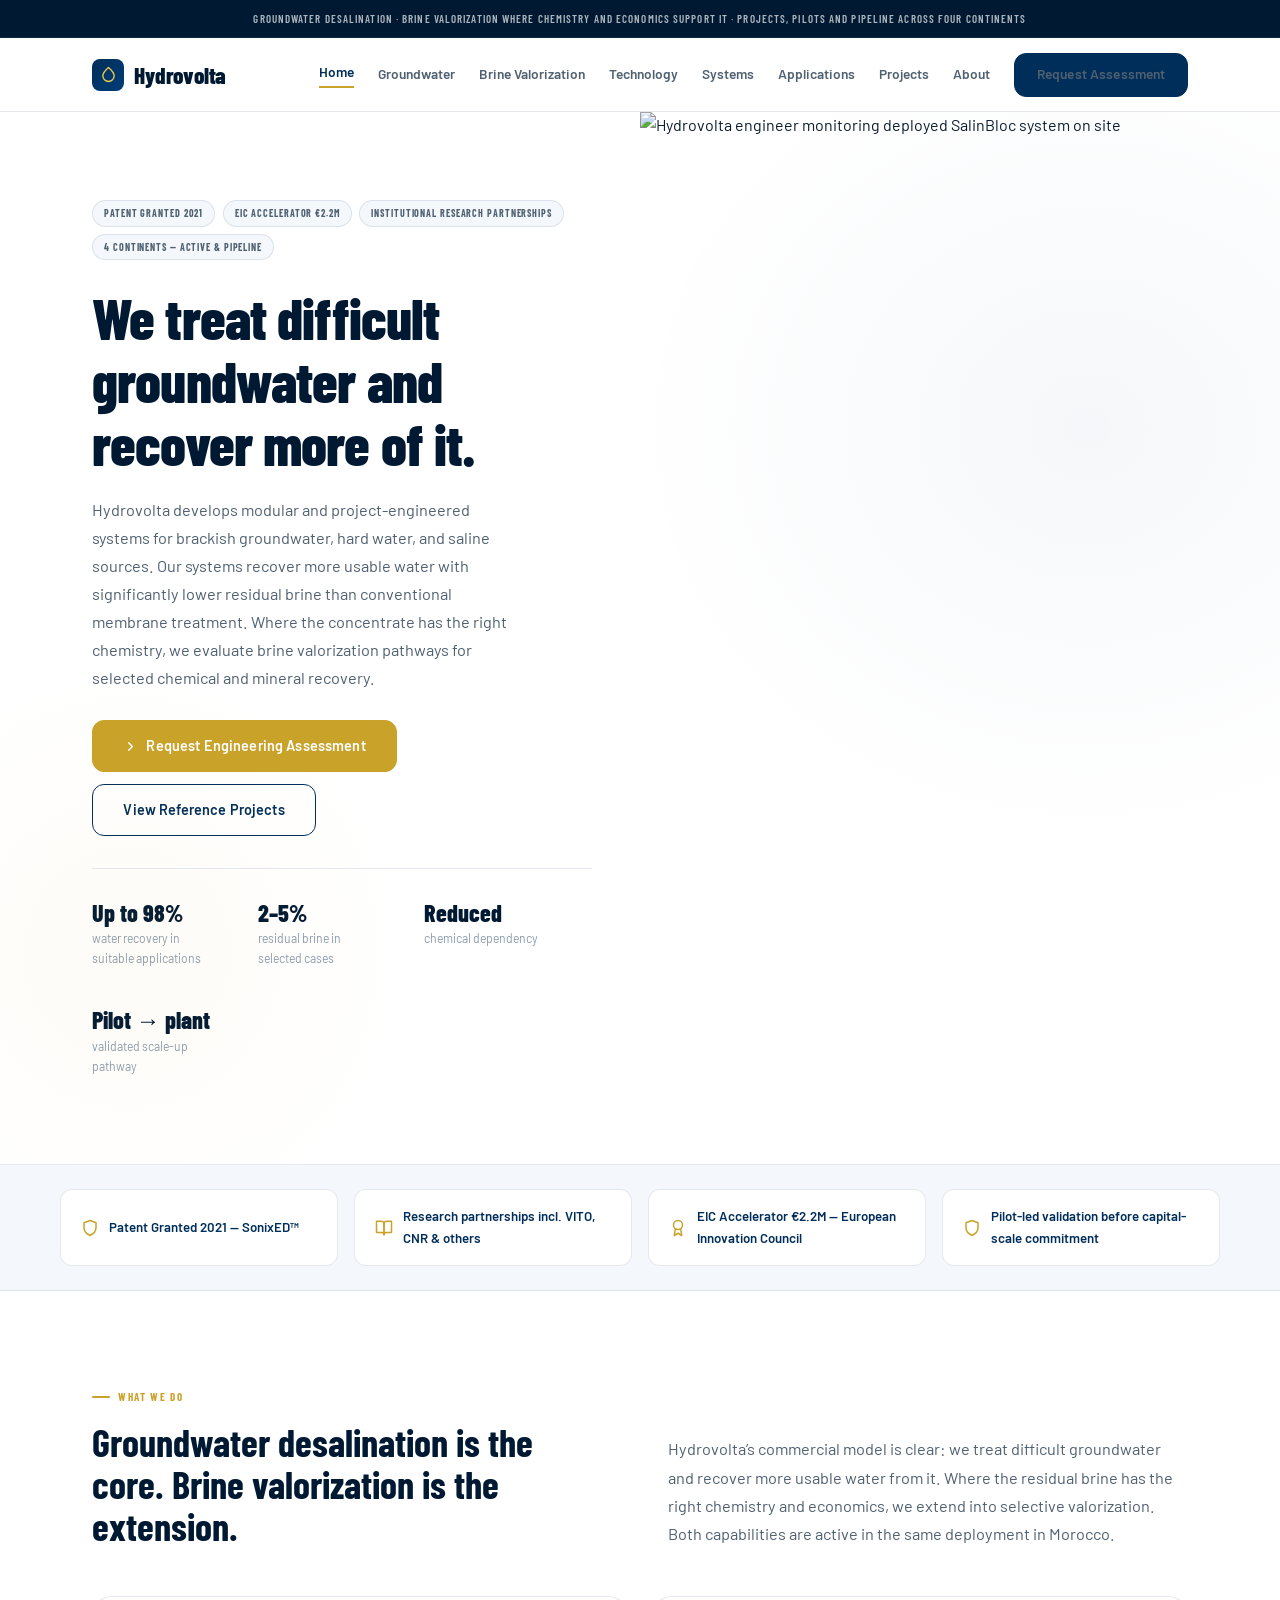
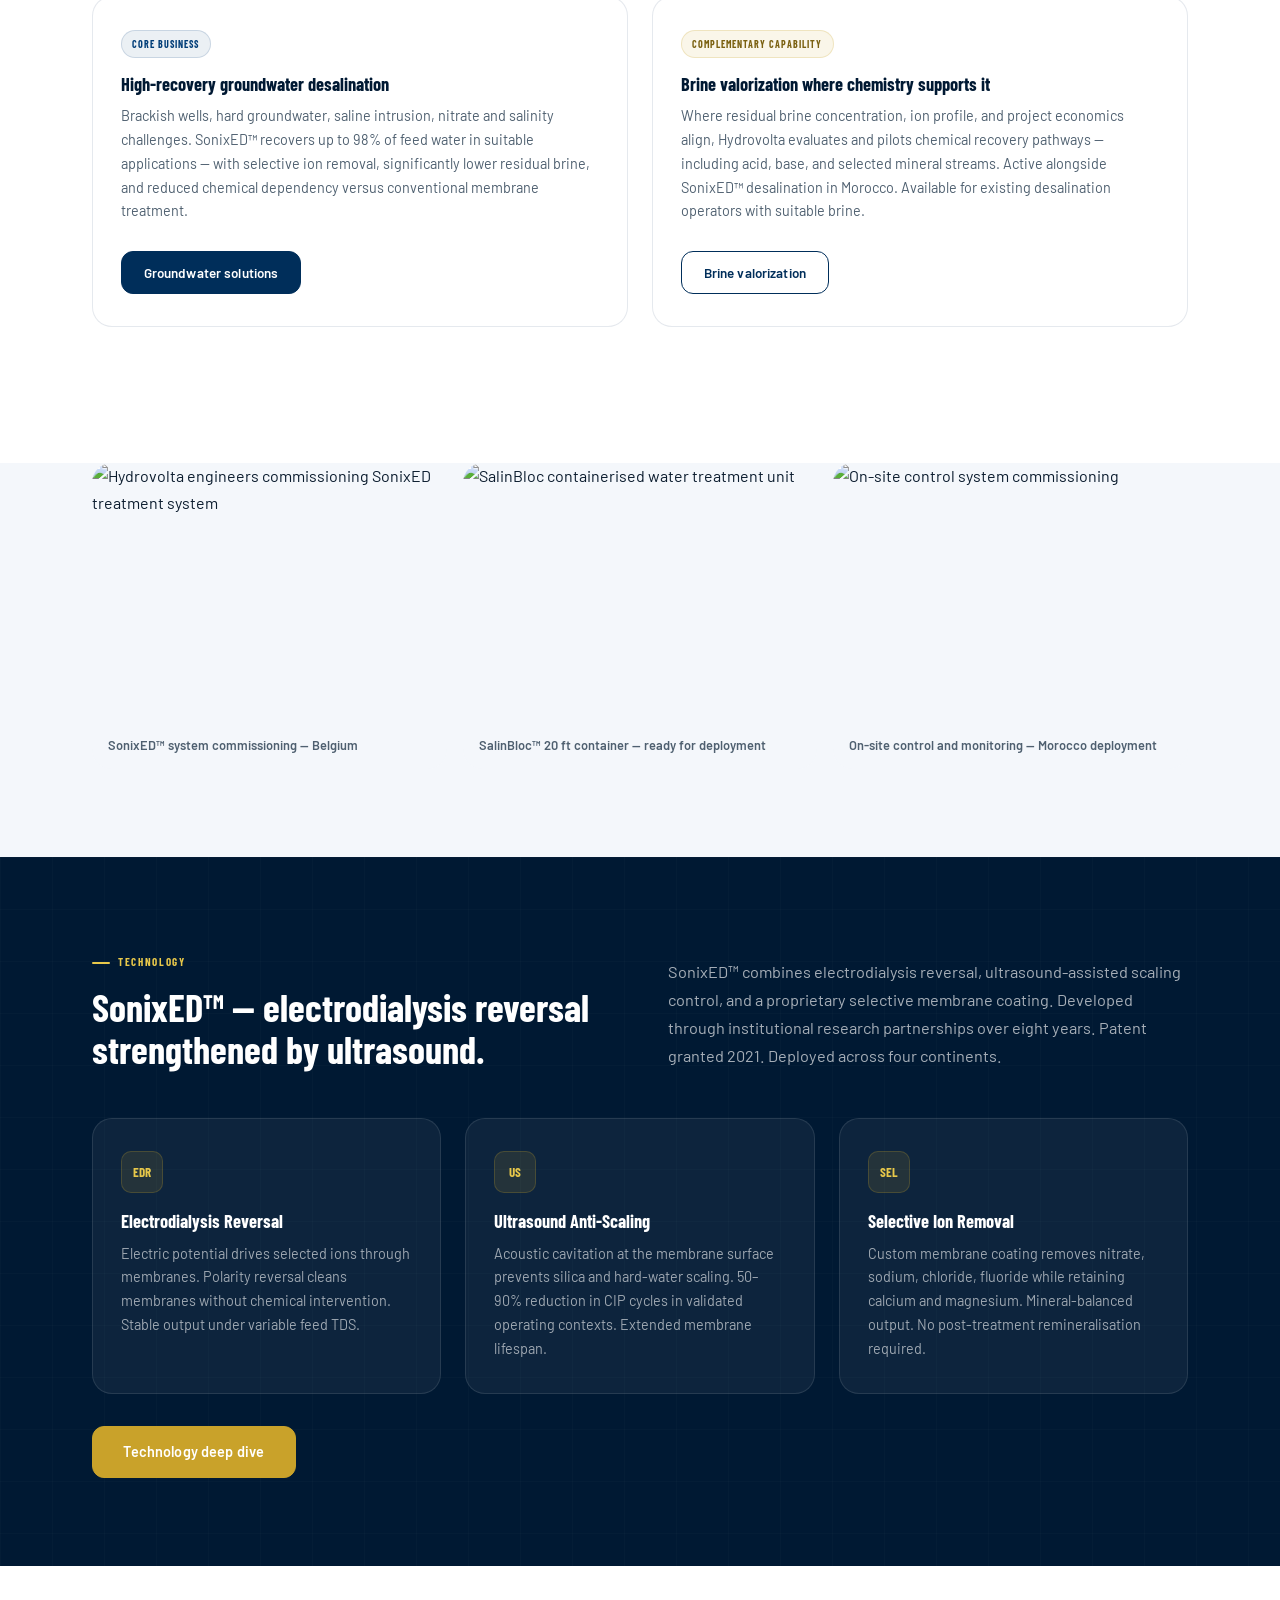
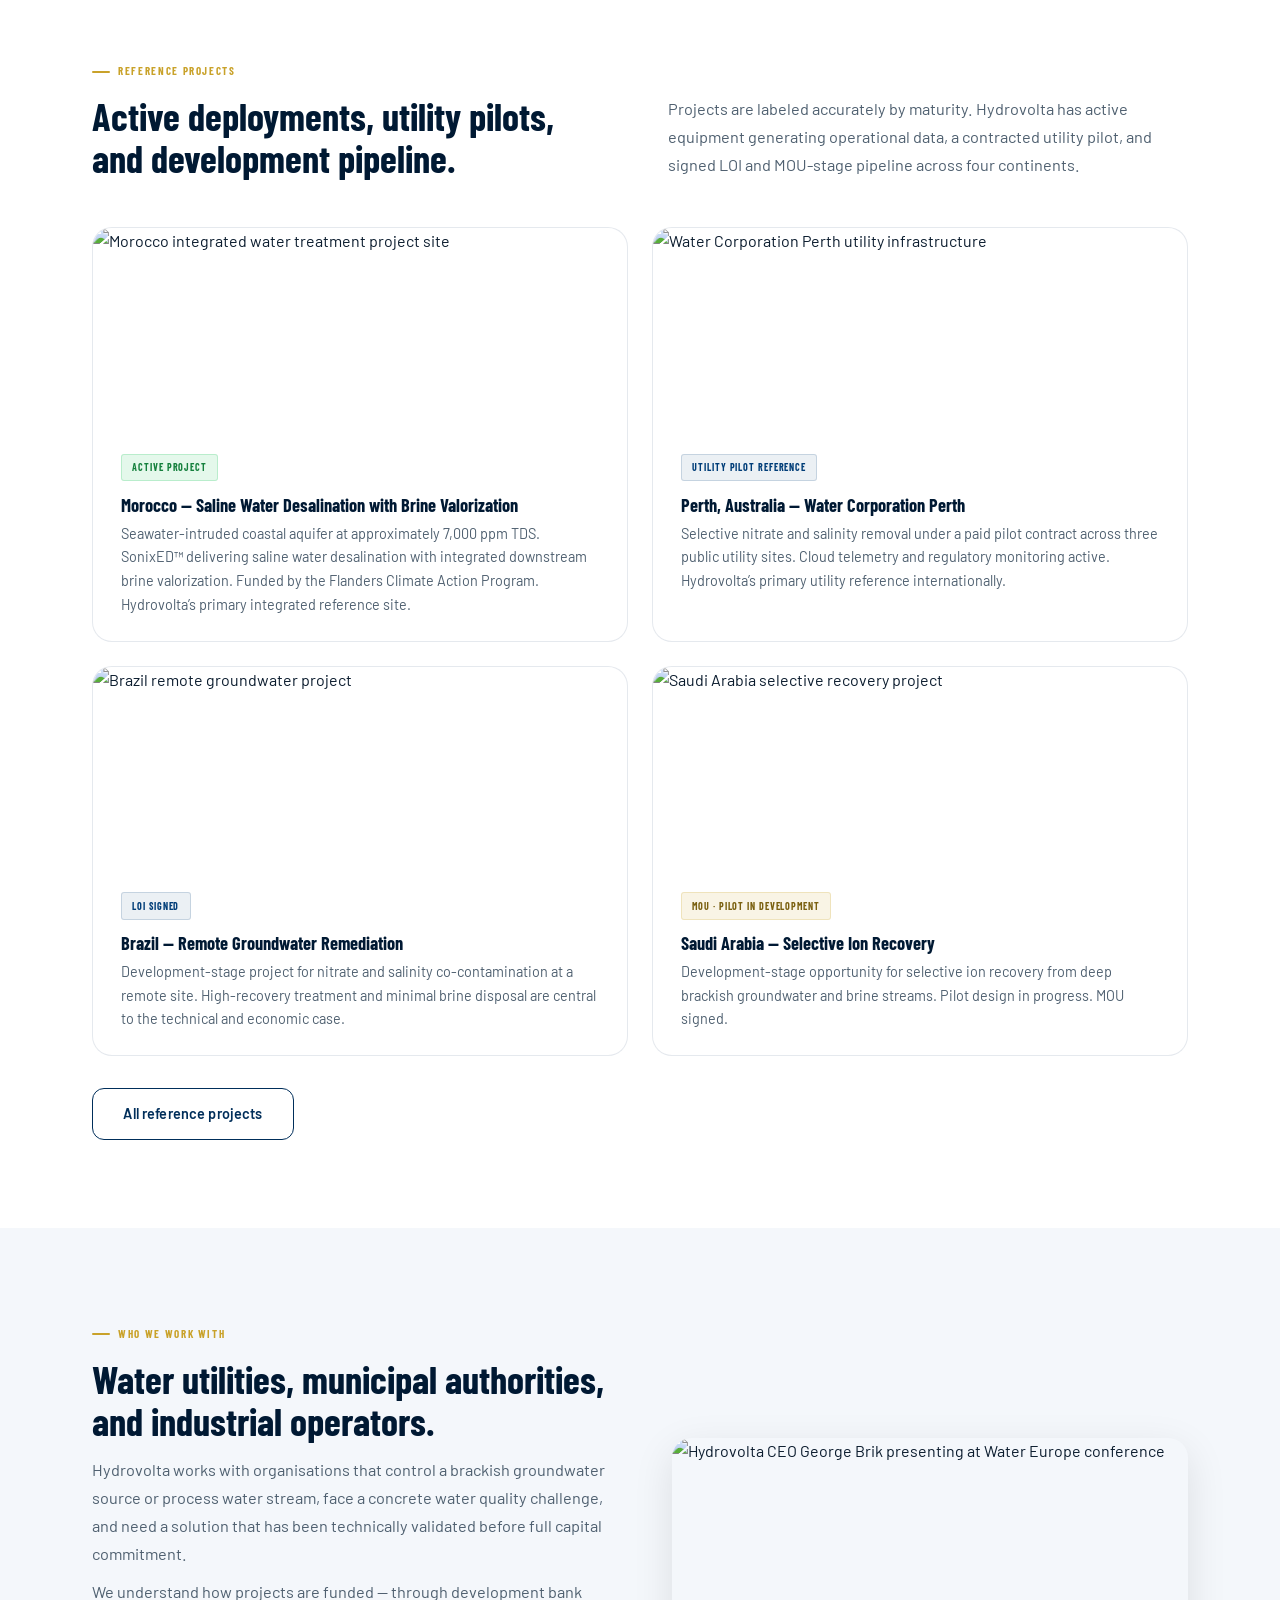
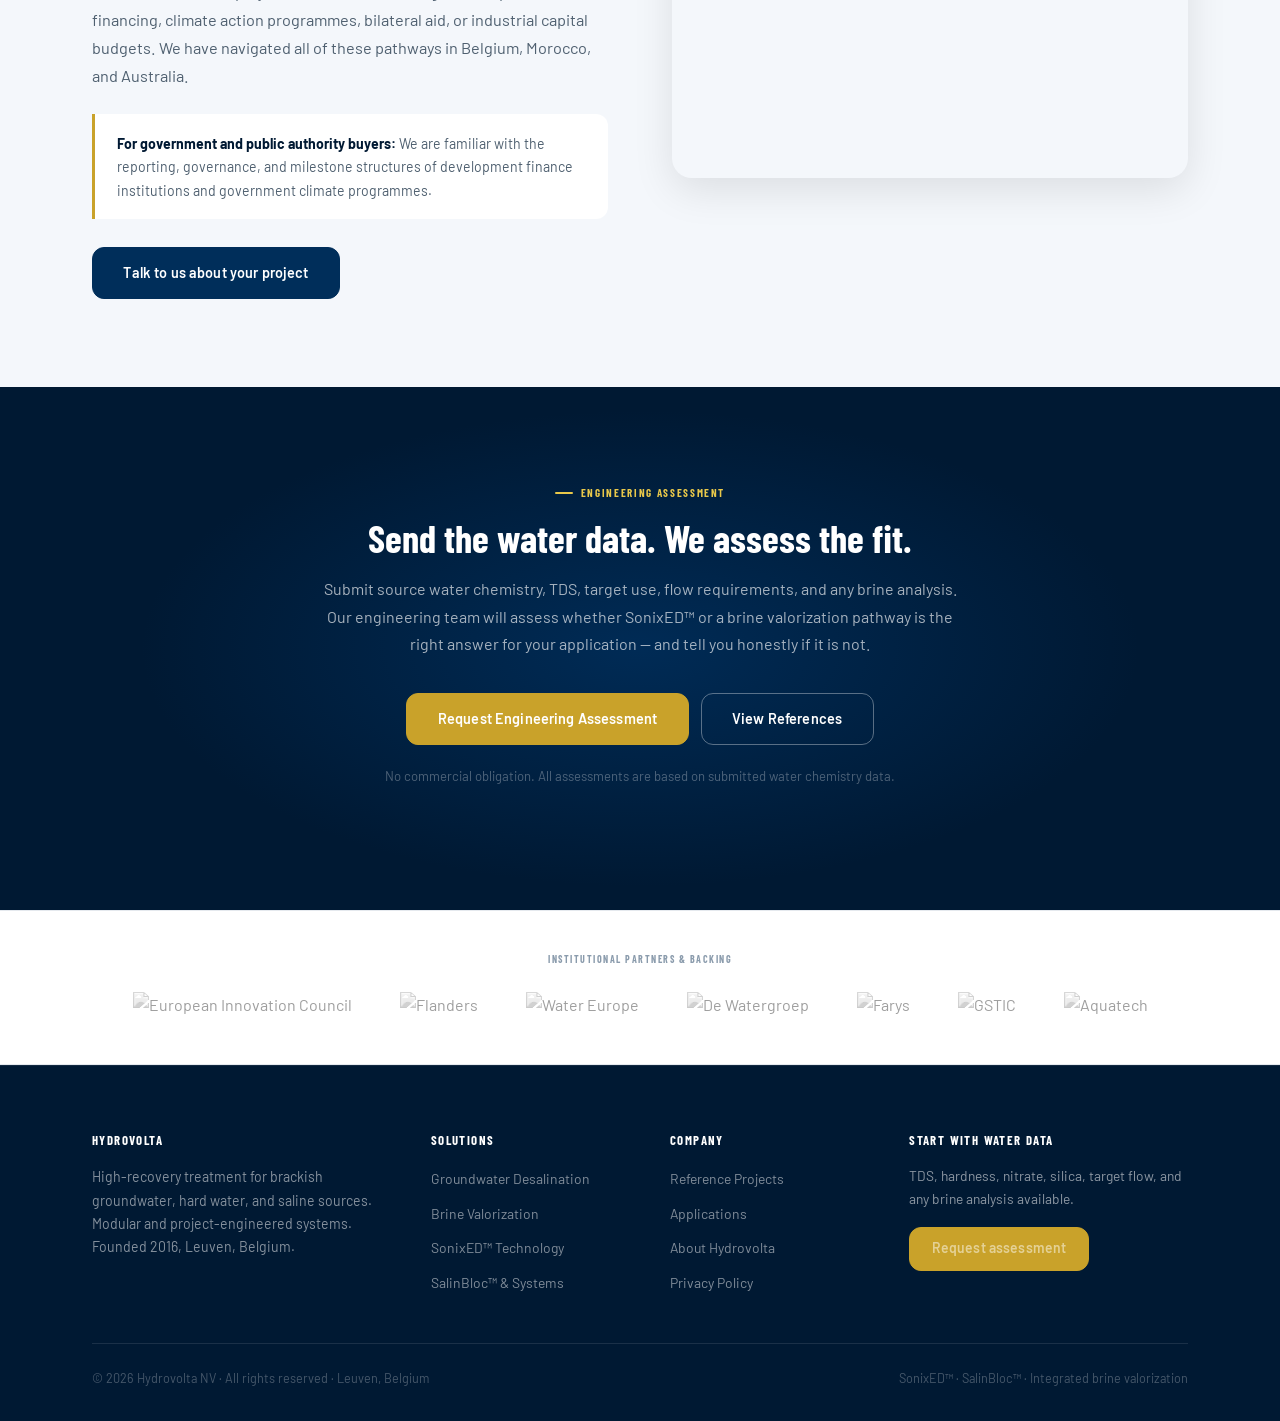
==== commit 6f64467a: "v4++ V4++" ====
--- a/index.html
+++ b/index.html
@@ -1,167 +1,132 @@
-<!DOCTYPE html>
-<html lang="en">
-<head>
-<meta charset="UTF-8"/>
-<meta name="viewport" content="width=device-width,initial-scale=1.0"/>
-<meta name="description" content="High-recovery groundwater desalination and integrated brine valorization. Patented SonixED technology, active across four continents."/>
-<title>High-Recovery Water Treatment | Hydrovolta</title>
-<link rel="canonical" href="https://hydrovolta.com/index.html"/>
-<meta property="og:title" content="High-Recovery Water Treatment | Hydrovolta"/>
-<meta property="og:description" content="High-recovery groundwater desalination and integrated brine valorization. Patented SonixED technology, active across four continents."/>
-<meta property="og:image" content="https://hydrovolta.com/images/hydrovolta_logo-OG.webp"/>
-<meta name="twitter:card" content="summary_large_image"/>
-<link rel="icon" href="images/favicon.ico"/>
-<link rel="preconnect" href="https://fonts.googleapis.com"/>
-<link rel="preconnect" href="https://fonts.gstatic.com" crossorigin/>
-<link href="https://fonts.googleapis.com/css2?family=Barlow+Condensed:wght@400;500;600;700;800&family=Barlow:ital,wght@0,300;0,400;0,500;0,600;1,400&display=swap" rel="stylesheet"/>
-<link rel="stylesheet" href="css/site.css"/>
-</head>
-<body><a class="skip" href="#main">Skip to content</a>
+<!DOCTYPE html><html lang="en"><head><meta charset="UTF-8"/><meta name="viewport" content="width=device-width,initial-scale=1.0"/><meta name="description" content="We treat difficult groundwater and recover more of it. Modular and project-engineered systems for brackish, hard, and saline sources. Active across four continents."/><title>High-Recovery Groundwater Treatment | Hydrovolta</title><link rel="canonical" href="https://hydrovolta.com/index.html"/><meta property="og:title" content="High-Recovery Groundwater Treatment | Hydrovolta"/><meta property="og:description" content="We treat difficult groundwater and recover more of it. Modular and project-engineered systems for brackish, hard, and saline sources. Active across four continents."/><meta property="og:image" content="https://hydrovolta.com/images/hydrovolta_logo-OG.webp"/><meta name="twitter:card" content="summary_large_image"/><link rel="icon" href="images/favicon.ico"/><link rel="preconnect" href="https://fonts.googleapis.com"/><link rel="preconnect" href="https://fonts.gstatic.com" crossorigin/><link href="https://fonts.googleapis.com/css2?family=Barlow+Condensed:wght@400;500;600;700;800&family=Barlow:ital,wght@0,300;0,400;0,500;0,600;1,400&display=swap" rel="stylesheet"/><link rel="stylesheet" href="css/site.css"/></head><body><a class="skip" href="#main">Skip to content</a>
 <div class="topbar">Groundwater desalination &middot; Brine valorization where chemistry and economics support it &middot; Projects, pilots and pipeline across four continents</div>
-<nav class="nav" aria-label="Main navigation">
-  <div class="nav__in">
-    <a class="brand" href="index.html">
-      <span class="brand__mark"><svg viewBox="0 0 24 24" width="17" height="17" fill="none" stroke="currentColor" stroke-width="2" stroke-linecap="round" stroke-linejoin="round"><path d="M12 2c-5.33 4.55-8 8.48-8 11.8a8 8 0 0 0 16 0c0-3.32-2.67-7.25-8-11.8z"/></svg></span>
-      <span>Hydrovolta</span>
-    </a>
-    <div class="nav__links" id="nav-links">
-      <a href="index.html">Home</a>
-      <a href="groundwater.html">Groundwater</a>
-      <a href="brine-valorization.html">Brine Valorization</a>
-      <a href="technology.html">Technology</a>
-      <a href="systems.html">Systems</a>
-      <a href="applications.html">Applications</a>
-      <a href="projects.html">Projects</a>
-      <a href="about.html">About</a>
-      <a class="btn btn--navy btn--sm" href="contact.html">Request Assessment</a>
-    </div>
-    <button class="menu" id="menu-btn" aria-label="Toggle navigation" aria-expanded="false">
-      <svg width="22" height="22" viewBox="0 0 24 24" fill="none" stroke="currentColor" stroke-width="2" stroke-linecap="round" stroke-linejoin="round"><path d="M3 12h18M3 6h18M3 18h18"/></svg>
-    </button>
-  </div>
-</nav>
+<nav class="nav" aria-label="Main navigation"><div class="nav__in"><a class="brand" href="index.html"><span class="brand__mark"><svg viewBox="0 0 24 24" width="17" height="17" fill="none" stroke="currentColor" stroke-width="2" stroke-linecap="round" stroke-linejoin="round"><path d="M12 2c-5.33 4.55-8 8.48-8 11.8a8 8 0 0 0 16 0c0-3.32-2.67-7.25-8-11.8z"/></svg></span><span>Hydrovolta</span></a>
+<div class="nav__links" id="nav-links"><a href="index.html">Home</a><a href="groundwater.html">Groundwater</a><a href="brine-valorization.html">Brine Valorization</a><a href="technology.html">Technology</a><a href="systems.html">Systems</a><a href="applications.html">Applications</a><a href="projects.html">Projects</a><a href="about.html">About</a><a class="btn btn--navy btn--sm" href="contact.html">Request Assessment</a></div>
+<button class="menu" id="menu-btn" aria-label="Toggle navigation" aria-expanded="false"><svg width="22" height="22" viewBox="0 0 24 24" fill="none" stroke="currentColor" stroke-width="2" stroke-linecap="round" stroke-linejoin="round"><path d="M3 12h18M3 6h18M3 18h18"/></svg></button></div></nav>
 <main id="main">
 
-<section class="hero">
-  <div class="hero__in">
-    <div>
-      <div class="badges">
-        <span class="badge">Patent Granted 2021</span>
-        <span class="badge">Institutional Research Partnerships</span>
-        <span class="badge">EIC Accelerator &euro;2.2M</span>
-        <span class="badge">Four Continents &mdash; Projects &amp; Pilots</span>
-      </div>
-      <h1>Reliable water from difficult sources.<br>Recoverable value from the brine that remains.</h1>
-      <p class="lead">Hydrovolta&rsquo;s core business is high-recovery treatment of brackish, hard, and saline groundwater using SonixED&trade;. Where residual brine has the right chemistry, the downstream valorization process recovers industrial-grade chemical streams &mdash; turning a waste disposal cost into a value layer. Both capabilities are active in the same deployment in Morocco.</p>
-      <div class="actions">
-        <a class="btn btn--gold" href="groundwater.html">Groundwater Solutions</a>
-        <a class="btn btn--out" href="brine-valorization.html">Brine Valorization</a>
-      </div>
-      <div class="proof">
-        <div><strong>Up to 98%</strong><span>water recovery target in suitable applications</span></div>
-        <div><strong>2&ndash;5%</strong><span>residual brine target in selected cases</span></div>
-        <div><strong>Brine valorization</strong><span>Chemical recovery from concentrated brine where chemistry supports it</span></div>
-        <div><strong>4 continents</strong><span>projects, pilots and pipeline</span></div>
-      </div>
+<!-- HERO: split layout, dieter_container.webp bleeds to right edge -->
+<section class="hero hero--split">
+  <div class="hero__copy">
+    <div class="badges">
+      <span class="badge">Patent Granted 2021</span>
+      <span class="badge">EIC Accelerator &euro;2.2M</span>
+      <span class="badge">Institutional Research Partnerships</span>
+      <span class="badge">4 Continents &mdash; Active &amp; Pipeline</span>
     </div>
-    <div class="hero__media">
-      <img src="images/AI_cont-740.webp" alt="Hydrovolta SalinBloc containerised treatment unit" fetchpriority="high">
+    <h1>We treat difficult groundwater and recover more of it.</h1>
+    <p class="lead" style="margin-top:1.25rem;max-width:48ch">Hydrovolta develops modular and project-engineered systems for brackish groundwater, hard water, and saline sources. Our systems recover more usable water with significantly lower residual brine than conventional membrane treatment. Where the concentrate has the right chemistry, we evaluate brine valorization pathways for selected chemical and mineral recovery.</p>
+    <div class="actions">
+      <a class="btn btn--gold" href="contact.html">
+        <svg viewBox="0 0 24 24" fill="none" stroke="currentColor" stroke-width="2.2" stroke-linecap="round" stroke-linejoin="round" width="15" height="15"><path d="M9 18l6-6-6-6"/></svg>
+        Request Engineering Assessment
+      </a>
+      <a class="btn btn--out" href="projects.html">View Reference Projects</a>
     </div>
+    <div class="proof">
+      <div><strong>Up to 98%</strong><span>water recovery in suitable applications</span></div>
+      <div><strong>2&ndash;5%</strong><span>residual brine in selected cases</span></div>
+      <div><strong>Reduced</strong><span>chemical dependency</span></div>
+      <div><strong>Pilot &rarr; plant</strong><span>validated scale-up pathway</span></div>
+    </div>
+  </div>
+  <div class="hero__visual">
+    <img src="images/dieter_container.webp" alt="Hydrovolta engineer monitoring deployed SalinBloc system on site" fetchpriority="high">
   </div>
 </section>
 
-<div class="trust">
+<!-- TRUST STRIP -->
+<div class="trust" role="complementary">
   <div class="trust__in">
-    <div class="titem rv">
-      <svg viewBox="0 0 24 24" fill="none" stroke="currentColor" stroke-width="2" stroke-linecap="round" stroke-linejoin="round"><path d="M12 22s8-4 8-10V5l-8-3-8 3v7c0 6 8 10 8 10z"/></svg>
-      Patent Granted 2021 &mdash; SonixED&trade;
-    </div>
-    <div class="titem rv d1">
-      <svg viewBox="0 0 24 24" fill="none" stroke="currentColor" stroke-width="2" stroke-linecap="round" stroke-linejoin="round"><path d="M2 3h6a4 4 0 0 1 4 4v14a3 3 0 0 0-3-3H2z"/><path d="M22 3h-6a4 4 0 0 0-4 4v14a3 3 0 0 1 3-3h7z"/></svg>
-      Research partnerships incl. VITO, CNR &amp; others
-    </div>
-    <div class="titem rv d2">
-      <svg viewBox="0 0 24 24" fill="none" stroke="currentColor" stroke-width="2" stroke-linecap="round" stroke-linejoin="round"><circle cx="12" cy="8" r="6"/><path d="M15.477 12.89L17 22l-5-3-5 3 1.523-9.11"/></svg>
-      EIC Accelerator &euro;2.2M &mdash; European Innovation Council
-    </div>
-    <div class="titem rv d3">
-      <svg viewBox="0 0 24 24" fill="none" stroke="currentColor" stroke-width="2" stroke-linecap="round" stroke-linejoin="round"><path d="M12 22s8-4 8-10V5l-8-3-8 3v7c0 6 8 10 8 10z"/></svg>
-      Pilot-led validation before capital-scale commitment
-    </div>
+    <div class="titem rv"><svg viewBox="0 0 24 24" fill="none" stroke="currentColor" stroke-width="2" stroke-linecap="round" stroke-linejoin="round" width="18" height="18"><path d="M12 22s8-4 8-10V5l-8-3-8 3v7c0 6 8 10 8 10z"/></svg>Patent Granted 2021 &mdash; SonixED&trade;</div>
+    <div class="titem rv d1"><svg viewBox="0 0 24 24" fill="none" stroke="currentColor" stroke-width="2" stroke-linecap="round" stroke-linejoin="round" width="18" height="18"><path d="M2 3h6a4 4 0 0 1 4 4v14a3 3 0 0 0-3-3H2z"/><path d="M22 3h-6a4 4 0 0 0-4 4v14a3 3 0 0 1 3-3h7z"/></svg>Research partnerships incl. VITO, CNR &amp; others</div>
+    <div class="titem rv d2"><svg viewBox="0 0 24 24" fill="none" stroke="currentColor" stroke-width="2" stroke-linecap="round" stroke-linejoin="round" width="18" height="18"><circle cx="12" cy="8" r="6"/><path d="M15.477 12.89L17 22l-5-3-5 3 1.523-9.11"/></svg>EIC Accelerator &euro;2.2M &mdash; European Innovation Council</div>
+    <div class="titem rv d3"><svg viewBox="0 0 24 24" fill="none" stroke="currentColor" stroke-width="2" stroke-linecap="round" stroke-linejoin="round" width="18" height="18"><path d="M12 22s8-4 8-10V5l-8-3-8 3v7c0 6 8 10 8 10z"/></svg>Pilot-led validation before capital-scale commitment</div>
   </div>
 </div>
 
+<!-- TWO TRACKS -->
 <section class="section">
   <div class="wrap">
     <div class="head">
-      <div class="rv"><span class="ey">Strategic focus</span><h2>One clear core. One integrated value layer.</h2></div>
-      <p class="lead rv d1">The Hydrovolta commercial model is disciplined: groundwater desalination is the primary business. Brine valorization is introduced as a second layer where brine composition, site economics, and chemistry support it &mdash; demonstrated in the Morocco integrated deployment.</p>
+      <div class="rv"><span class="ey">What we do</span><h2>Groundwater desalination is the core. Brine valorization is the extension.</h2></div>
+      <p class="lead rv d1">Hydrovolta&rsquo;s commercial model is clear: we treat difficult groundwater and recover more usable water from it. Where the residual brine has the right chemistry and economics, we extend into selective valorization. Both capabilities are active in the same deployment in Morocco.</p>
     </div>
     <div class="grid--2">
       <article class="card rv">
         <span class="pill">Core business</span>
         <h3>High-recovery groundwater desalination</h3>
-        <p>For brackish wells, hard groundwater, saline intrusion, and nitrate or salinity challenges across municipal, agricultural, and industrial applications. SonixED&trade; delivers high water recovery with selective ion removal and significantly reduced chemical dependency.</p>
-        <div class="actions"><a class="btn btn--navy btn--sm" href="groundwater.html">Explore Groundwater</a></div>
+        <p>Brackish wells, hard groundwater, saline intrusion, nitrate and salinity challenges. SonixED&trade; recovers up to 98% of feed water in suitable applications — with selective ion removal, significantly lower residual brine, and reduced chemical dependency versus conventional membrane treatment.</p>
+        <div class="actions"><a class="btn btn--navy btn--sm" href="groundwater.html">Groundwater solutions</a></div>
       </article>
       <article class="card rv d1">
-        <span class="pill pill--gold">Integrated capability</span>
-        <h3>Brine valorization after water recovery</h3>
-        <p>Where residual brine has the right chemistry, Hydrovolta evaluates and pilots chemical recovery from concentrated brine &mdash; including acid, base, and selected mineral streams &mdash; where brine composition and site economics support it. Active alongside SonixED&trade; desalination in Morocco. Available as a standalone assessment for existing desalination operators.</p>
-        <div class="actions"><a class="btn btn--out btn--sm" href="brine-valorization.html">Explore Valorization</a></div>
+        <span class="pill pill--gold">Complementary capability</span>
+        <h3>Brine valorization where chemistry supports it</h3>
+        <p>Where residual brine concentration, ion profile, and project economics align, Hydrovolta evaluates and pilots chemical recovery pathways — including acid, base, and selected mineral streams. Active alongside SonixED&trade; desalination in Morocco. Available for existing desalination operators with suitable brine.</p>
+        <div class="actions"><a class="btn btn--out btn--sm" href="brine-valorization.html">Brine valorization</a></div>
       </article>
     </div>
   </div>
 </section>
 
-<section class="section section--soft">
+<!-- PHOTO STRIP: real photos showing operational maturity -->
+<section class="section section--soft" style="padding-top:0">
   <div class="wrap">
-    <div class="head">
-      <div class="rv"><span class="ey">Technology</span><h2>Two proven electrochemical platforms.</h2></div>
-      <p class="lead rv d1">SonixED&trade; and the brine valorization process are rooted in the same electrochemical engineering discipline &mdash; developed through institutional research partnerships over eight years, with the process patent granted in 2021.</p>
+    <div class="photo-strip rv">
+      <figure>
+        <img src="images/team_working.webp" alt="Hydrovolta engineers commissioning SonixED treatment system" loading="lazy">
+        <figcaption>SonixED&trade; system commissioning &mdash; Belgium</figcaption>
+      </figure>
+      <figure>
+        <img src="images/salin_bloc.webp" alt="SalinBloc containerised water treatment unit" loading="lazy">
+        <figcaption>SalinBloc&trade; 20&thinsp;ft container &mdash; ready for deployment</figcaption>
+      </figure>
+      <figure>
+        <img src="images/monitoring_1_cropped.webp" alt="On-site control system commissioning" loading="lazy">
+        <figcaption>On-site control and monitoring &mdash; Morocco deployment</figcaption>
+      </figure>
     </div>
-    <div class="grid--3">
-      <article class="card rv">
-        <div class="num">EDR</div>
-        <h3>Electrodialysis Reversal</h3>
-        <p>The foundation of SonixED&trade;. Electric potential drives selected ions through membranes. Polarity reversal cleans membranes without chemical intervention, enabling stable operation across variable feed chemistry.</p>
-      </article>
-      <article class="card rv d1">
-        <div class="num">US</div>
-        <h3>Ultrasound Integration</h3>
-        <p>Hydrovolta&rsquo;s 2021 patent. Acoustic cavitation at the membrane surface physically prevents calcium, magnesium, and silica scaling, reducing CIP frequency and extending membrane lifespan in validated operating contexts.</p>
-      </article>
-      <article class="card rv d2">
-        <div class="num">BV</div>
-        <h3>Brine Valorization Process</h3>
-        <p>Where residual brine has the right chemistry, Hydrovolta pilots chemical recovery using electromembrane separation and complementary technologies. Target products include acid, base, and mineral streams. Configuration is determined per brine chemistry.</p>
-      </article>
-    </div>
-    <div class="actions rv" style="margin-top:2rem"><a class="btn btn--navy" href="technology.html">Technology Deep Dive</a></div>
   </div>
 </section>
 
+<!-- TECHNOLOGY OVERVIEW -->
+<section class="section section--dark">
+  <div class="wrap" style="position:relative;z-index:1">
+    <div class="head">
+      <div class="rv"><span class="ey ey--lt">Technology</span><h2 style="color:var(--w)">SonixED&trade; — electrodialysis reversal strengthened by ultrasound.</h2></div>
+      <p class="lead rv d1" style="color:rgba(255,255,255,.65)">SonixED&trade; combines electrodialysis reversal, ultrasound-assisted scaling control, and a proprietary selective membrane coating. Developed through institutional research partnerships over eight years. Patent granted 2021. Deployed across four continents.</p>
+    </div>
+    <div class="grid--3">
+      <article class="card card--dark rv"><div class="num num--dark">EDR</div><h3>Electrodialysis Reversal</h3><p>Electric potential drives selected ions through membranes. Polarity reversal cleans membranes without chemical intervention. Stable output under variable feed TDS.</p></article>
+      <article class="card card--dark rv d1"><div class="num num--dark">US</div><h3>Ultrasound Anti-Scaling</h3><p>Acoustic cavitation at the membrane surface prevents silica and hard-water scaling. 50&ndash;90% reduction in CIP cycles in validated operating contexts. Extended membrane lifespan.</p></article>
+      <article class="card card--dark rv d2"><div class="num num--dark">SEL</div><h3>Selective Ion Removal</h3><p>Custom membrane coating removes nitrate, sodium, chloride, fluoride while retaining calcium and magnesium. Mineral-balanced output. No post-treatment remineralisation required.</p></article>
+    </div>
+    <div class="actions rv" style="margin-top:2rem"><a class="btn btn--gold" href="technology.html">Technology deep dive</a></div>
+  </div>
+</section>
+
+<!-- REFERENCE PROJECTS -->
 <section class="section">
   <div class="wrap">
     <div class="head">
-      <div class="rv"><span class="ey">Reference projects</span><h2>Project experience across four continents.</h2></div>
-      <p class="lead rv d1">References are clearly labeled by maturity. Hydrovolta demonstrates global momentum without misrepresenting pipeline-stage opportunities as completed operating plants.</p>
+      <div class="rv"><span class="ey">Reference projects</span><h2>Active deployments, utility pilots, and development pipeline.</h2></div>
+      <p class="lead rv d1">Projects are labeled accurately by maturity. Hydrovolta has active equipment generating operational data, a contracted utility pilot, and signed LOI and MOU-stage pipeline across four continents.</p>
     </div>
     <div class="grid--2">
       <article class="card card--image rv">
-        <img src="images/morocco.webp" alt="Morocco integrated water treatment project" loading="lazy">
+        <img src="images/morocco.webp" alt="Morocco integrated water treatment project site" loading="lazy">
         <div class="card__body">
           <span class="status status--active">Active Project</span>
-          <h3>Morocco &mdash; Integrated Desalination &amp; Brine Valorization</h3>
-          <p>Seawater-intruded coastal aquifer at approximately 7,000&thinsp;ppm TDS. SonixED&trade; delivers saline water desalination; downstream valorization processes residual brine for chemical recovery. Funded by the Flanders Climate Action Program. Hydrovolta&rsquo;s primary integrated reference site.</p>
+          <h3>Morocco &mdash; Saline Water Desalination with Brine Valorization</h3>
+          <p>Seawater-intruded coastal aquifer at approximately 7,000&thinsp;ppm TDS. SonixED&trade; delivering saline water desalination with integrated downstream brine valorization. Funded by the Flanders Climate Action Program. Hydrovolta&rsquo;s primary integrated reference site.</p>
         </div>
       </article>
       <article class="card card--image rv d1">
-        <img src="images/water_tower.webp" alt="Perth water utility infrastructure" loading="lazy">
+        <img src="images/water_tower.webp" alt="Water Corporation Perth utility infrastructure" loading="lazy">
         <div class="card__body">
           <span class="status status--pilot">Utility Pilot Reference</span>
-          <h3>Perth, Australia &mdash; Water Corporation Nitrate &amp; Salinity</h3>
-          <p>Selective nitrate and salinity treatment across three public utility sites under a paid pilot contract with Water Corporation Perth. Cloud telemetry and regulatory monitoring active.</p>
+          <h3>Perth, Australia &mdash; Water Corporation Perth</h3>
+          <p>Selective nitrate and salinity removal under a paid pilot contract across three public utility sites. Cloud telemetry and regulatory monitoring active. Hydrovolta&rsquo;s primary utility reference internationally.</p>
         </div>
       </article>
       <article class="card card--image rv">
@@ -169,85 +134,53 @@
         <div class="card__body">
           <span class="status status--loi">LOI Signed</span>
           <h3>Brazil &mdash; Remote Groundwater Remediation</h3>
-          <p>Development-stage opportunity for nitrate and salinity co-contamination at a remote site where high-recovery treatment and minimal brine disposal are central to the technical and economic case.</p>
+          <p>Development-stage project for nitrate and salinity co-contamination at a remote site. High-recovery treatment and minimal brine disposal are central to the technical and economic case.</p>
         </div>
       </article>
       <article class="card card--image rv d1">
-        <img src="images/saudi.webp" alt="Saudi Arabia brine project" loading="lazy">
+        <img src="images/saudi.webp" alt="Saudi Arabia selective recovery project" loading="lazy">
         <div class="card__body">
           <span class="status status--mou">MOU &middot; Pilot in Development</span>
           <h3>Saudi Arabia &mdash; Selective Ion Recovery</h3>
-          <p>Development-stage opportunity evaluating selective ion recovery from deep brackish groundwater and brine streams, including mineral recovery pathways. Pilot design in progress.</p>
+          <p>Development-stage opportunity for selective ion recovery from deep brackish groundwater and brine streams. Pilot design in progress. MOU signed.</p>
         </div>
       </article>
     </div>
-    <div class="actions rv" style="margin-top:2rem"><a class="btn btn--out" href="projects.html">All Reference Projects</a></div>
+    <div class="actions rv" style="margin-top:2rem"><a class="btn btn--out" href="projects.html">All reference projects</a></div>
   </div>
 </section>
 
+<!-- WHO WE WORK WITH -->
+<section class="section section--soft">
+  <div class="wrap">
+    <div class="split rv">
+      <div>
+        <span class="ey">Who we work with</span>
+        <h2>Water utilities, municipal authorities, and industrial operators.</h2>
+        <p class="lead">Hydrovolta works with organisations that control a brackish groundwater source or process water stream, face a concrete water quality challenge, and need a solution that has been technically validated before full capital commitment.</p>
+        <p class="lead">We understand how projects are funded — through development bank financing, climate action programmes, bilateral aid, or industrial capital budgets. We have navigated all of these pathways in Belgium, Morocco, and Australia.</p>
+        <div style="background:var(--w);border-left:3px solid var(--g);border-radius:0 var(--r) var(--r) 0;padding:1.1rem 1.4rem;margin-top:1.5rem">
+          <p style="font-size:.88rem;color:var(--m);line-height:1.65;margin:0"><strong style="color:var(--n1)">For government and public authority buyers:</strong> We are familiar with the reporting, governance, and milestone structures of development finance institutions and government climate programmes.</p>
+        </div>
+        <div class="actions"><a class="btn btn--navy" href="contact.html">Talk to us about your project</a></div>
+      </div>
+      <div class="split__image rv d1">
+        <img src="images/george_speaking.webp" alt="Hydrovolta CEO George Brik presenting at Water Europe conference" loading="lazy">
+      </div>
+    </div>
+  </div>
+</section>
+
+<!-- CTA -->
 <section class="cta-strip">
   <div class="cta-strip__in">
     <span class="ey ey--lt">Engineering Assessment</span>
-    <h2>Start with the water data.</h2>
-    <p>Submit source water chemistry, TDS, target use, flow requirements, and any brine analysis available. Hydrovolta&rsquo;s engineering team will assess technical fit and tell you honestly if SonixED&trade; or a brine valorization pathway is not the right answer for your application.</p>
-    <div class="actions">
-      <a class="btn btn--gold" href="contact.html">Request Engineering Assessment</a>
-      <a class="btn btn--ghost" href="projects.html">View References</a>
-    </div>
+    <h2>Send the water data. We assess the fit.</h2>
+    <p>Submit source water chemistry, TDS, target use, flow requirements, and any brine analysis. Our engineering team will assess whether SonixED&trade; or a brine valorization pathway is the right answer for your application — and tell you honestly if it is not.</p>
+    <div class="actions"><a class="btn btn--gold" href="contact.html">Request Engineering Assessment</a><a class="btn btn--ghost" href="projects.html">View References</a></div>
     <p class="note">No commercial obligation. All assessments are based on submitted water chemistry data.</p>
   </div>
 </section>
 
 </main>
-<section class="logos" aria-label="Institutional partners and backing">
-  <div class="wrap">
-    <p>Institutional partners &amp; backing</p>
-    <div class="logos__row">
-      <img src="images/EIC_logo.webp" alt="European Innovation Council" loading="lazy">
-      <img src="images/flanders_logo.webp" alt="Flanders Investment &amp; Trade" loading="lazy">
-      <img src="images/watereu_logo.webp" alt="Water Europe" loading="lazy">
-      <img src="images/watergroep_logo.webp" alt="De Watergroep" loading="lazy">
-      <img src="images/farys_logo.webp" alt="Farys" loading="lazy">
-      <img src="images/GSTIC_logo.webp" alt="GSTIC" loading="lazy">
-      <img src="images/aquatech_logo.webp" alt="Aquatech" loading="lazy">
-    </div>
-  </div>
-</section><footer class="footer">
-  <div class="wrap">
-    <div class="footer__grid">
-      <div>
-        <h4>Hydrovolta</h4>
-        <p>High-recovery groundwater desalination with integrated brine valorization where the chemistry and economics support it. Founded 2016, Leuven, Belgium.</p>
-      </div>
-      <div>
-        <h4>Solutions</h4>
-        <ul>
-          <li><a href="groundwater.html">Groundwater Desalination</a></li>
-          <li><a href="brine-valorization.html">Brine Valorization</a></li>
-          <li><a href="technology.html">SonixED&trade; &amp; Brine Valorization</a></li>
-          <li><a href="systems.html">SalinBloc&trade; &amp; Systems</a></li>
-        </ul>
-      </div>
-      <div>
-        <h4>Company</h4>
-        <ul>
-          <li><a href="projects.html">Reference Projects</a></li>
-          <li><a href="applications.html">Applications</a></li>
-          <li><a href="about.html">About Hydrovolta</a></li>
-          <li><a href="privacy.html">Privacy Policy</a></li>
-        </ul>
-      </div>
-      <div>
-        <h4>Start with water data</h4>
-        <p>Send TDS, hardness, nitrate, silica, target flow, target use, and any brine analysis.</p>
-        <p style="margin-top:1rem"><a class="btn btn--gold btn--sm" href="contact.html">Request assessment</a></p>
-      </div>
-    </div>
-    <div class="footer__bottom">
-      <p>&copy; <span data-year></span> Hydrovolta NV &middot; All rights reserved &middot; Leuven, Belgium</p>
-      <p>SonixED&trade; technology &middot; SalinBloc&trade; systems &middot; Integrated brine valorization</p>
-    </div>
-  </div>
-</footer><script src="js/site.js"></script>
-</body>
-</html>+<section class="logos"><div class="wrap"><p>Institutional partners &amp; backing</p><div class="logos__row"><img src="images/EIC_logo.webp" alt="European Innovation Council" loading="lazy"><img src="images/flanders_logo.webp" alt="Flanders" loading="lazy"><img src="images/watereu_logo.webp" alt="Water Europe" loading="lazy"><img src="images/watergroep_logo.webp" alt="De Watergroep" loading="lazy"><img src="images/farys_logo.webp" alt="Farys" loading="lazy"><img src="images/GSTIC_logo.webp" alt="GSTIC" loading="lazy"><img src="images/aquatech_logo.webp" alt="Aquatech" loading="lazy"></div></div></section><footer class="footer"><div class="wrap"><div class="footer__grid"><div><h4>Hydrovolta</h4><p>High-recovery treatment for brackish groundwater, hard water, and saline sources. Modular and project-engineered systems. Founded 2016, Leuven, Belgium.</p></div><div><h4>Solutions</h4><ul><li><a href="groundwater.html">Groundwater Desalination</a></li><li><a href="brine-valorization.html">Brine Valorization</a></li><li><a href="technology.html">SonixED&trade; Technology</a></li><li><a href="systems.html">SalinBloc&trade; &amp; Systems</a></li></ul></div><div><h4>Company</h4><ul><li><a href="projects.html">Reference Projects</a></li><li><a href="applications.html">Applications</a></li><li><a href="about.html">About Hydrovolta</a></li><li><a href="privacy.html">Privacy Policy</a></li></ul></div><div><h4>Start with water data</h4><p>TDS, hardness, nitrate, silica, target flow, and any brine analysis available.</p><p style="margin-top:1rem"><a class="btn btn--gold btn--sm" href="contact.html">Request assessment</a></p></div></div><div class="footer__bottom"><p>&copy; <span data-year></span> Hydrovolta NV &middot; All rights reserved &middot; Leuven, Belgium</p><p>SonixED&trade; &middot; SalinBloc&trade; &middot; Integrated brine valorization</p></div></div></footer><script src="js/site.js"></script></body></html>
--- a/css/site.css
+++ b/css/site.css
@@ -237,8 +237,29 @@
 .rv.in{opacity:1;transform:none}
 .d1{transition-delay:.1s}.d2{transition-delay:.2s}.d3{transition-delay:.3s}.d4{transition-delay:.4s}
 
+
+/* ── HERO SPLIT (full-bleed image, text constrained) ──────── */
+.hero--split{padding:0;display:grid;grid-template-columns:1fr 1fr;min-height:660px;border-bottom:1px solid var(--b);overflow:hidden;background:var(--w)}
+.hero__copy{padding:5.5rem 3rem 5.5rem 2rem;display:flex;flex-direction:column;justify-content:center;background:var(--w)}
+.hero__visual{position:relative;overflow:hidden;min-height:660px}
+.hero__visual img{position:absolute;inset:0;width:100%;height:100%;object-fit:cover;object-position:30% center}
+.hero__visual--right img{object-position:center center}
+@media(min-width:1160px){.hero__copy{padding-left:calc((100vw - 1160px)/2 + 2rem)}}
+
+/* ── PHOTO STRIP (3-column real photos) ────────────────────── */
+.photo-strip{display:grid;grid-template-columns:repeat(3,1fr);gap:1rem;margin-top:3rem}
+.photo-strip figure{border-radius:var(--rl);overflow:hidden;margin:0}
+.photo-strip img{width:100%;height:260px;object-fit:cover;display:block;transition:transform .5s var(--ease)}
+.photo-strip figure:hover img{transform:scale(1.03)}
+.photo-strip figcaption{padding:.75rem 1rem;font-size:.8rem;color:var(--m);font-weight:600;background:var(--s)}
+
+/* ── PHOTO PAIR ──────────────────────────────────────────────  */
+.photo-pair{display:grid;grid-template-columns:1.3fr 1fr;gap:1rem}
+.photo-pair img{width:100%;height:340px;object-fit:cover;border-radius:var(--rl)}
+
 /* Responsive */
 @media(max-width:1040px){
+  .hero--split{grid-template-columns:1fr;min-height:auto}.hero__visual{min-height:360px}.photo-strip{grid-template-columns:1fr 1fr}.photo-pair{grid-template-columns:1fr}
   .hero__in{grid-template-columns:1fr;gap:3rem}
   .hero__media{max-width:520px}
   .head{grid-template-columns:1fr;gap:1.5rem}
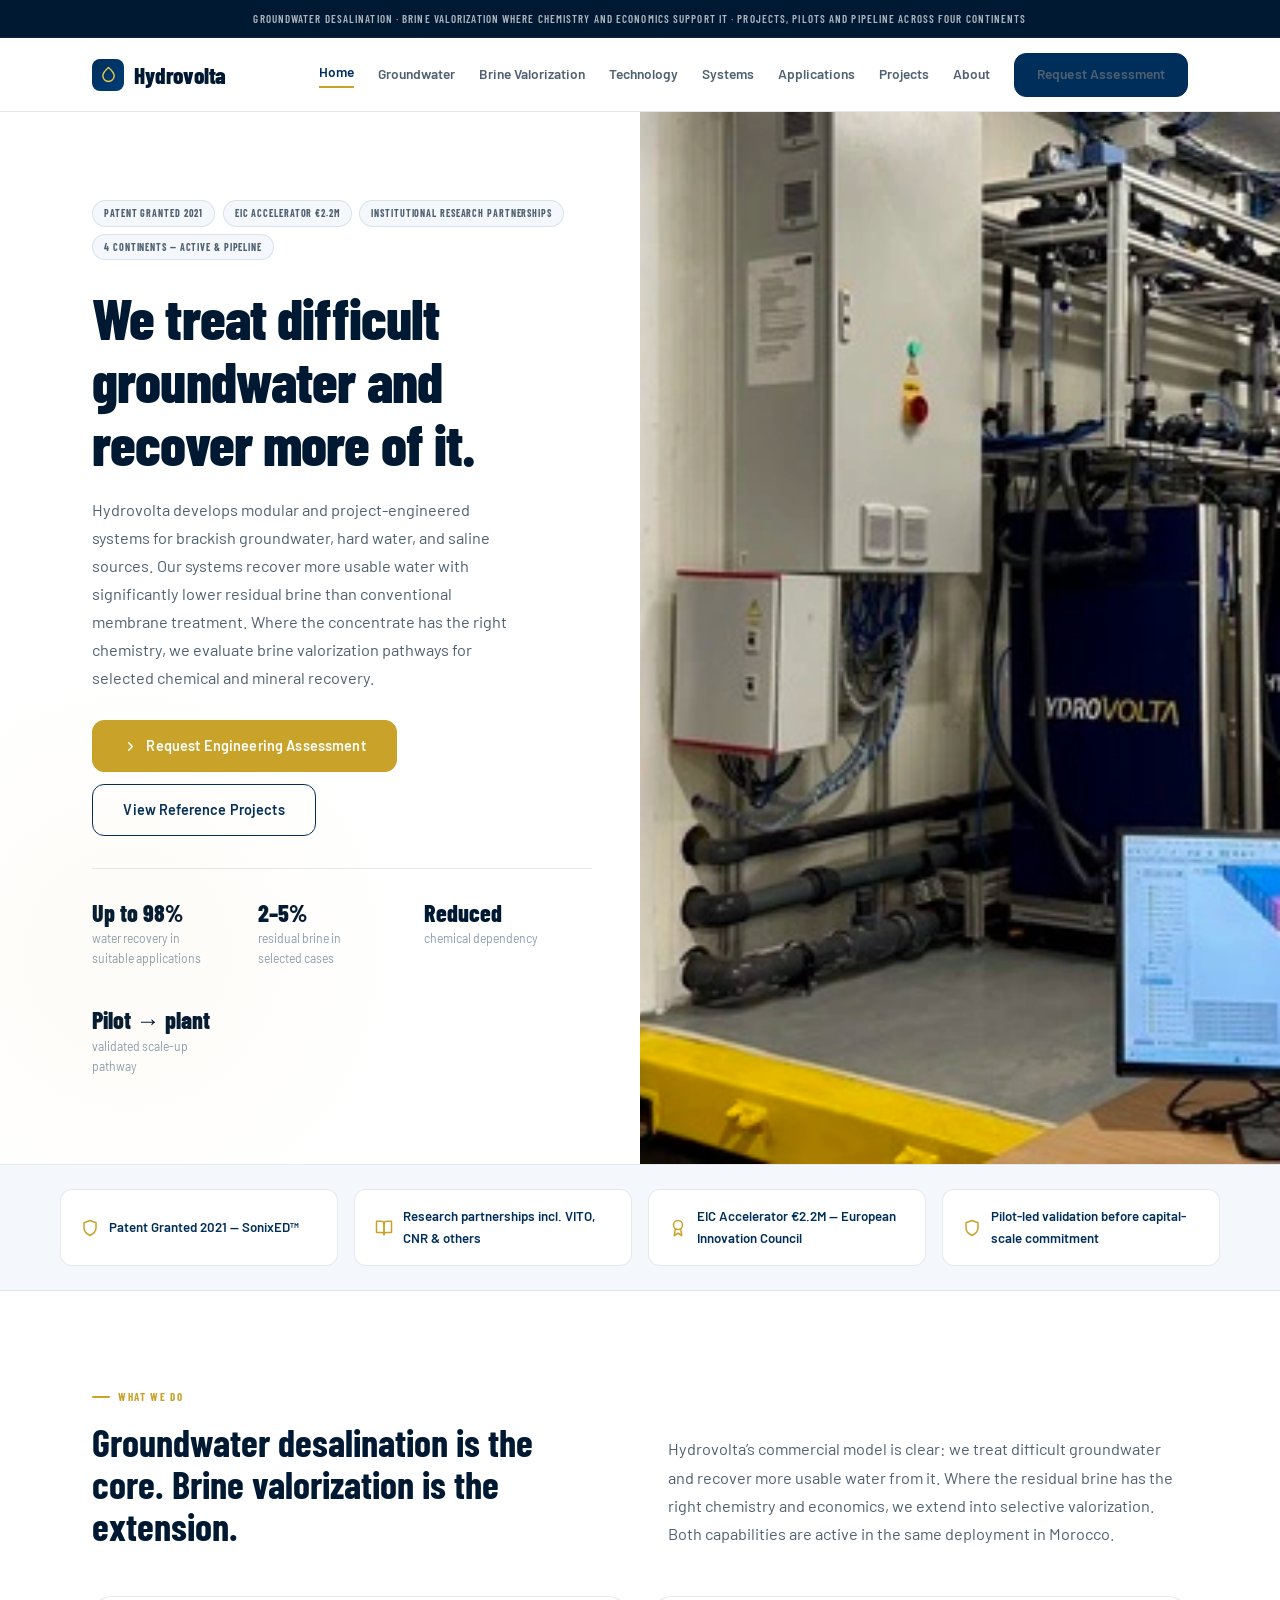
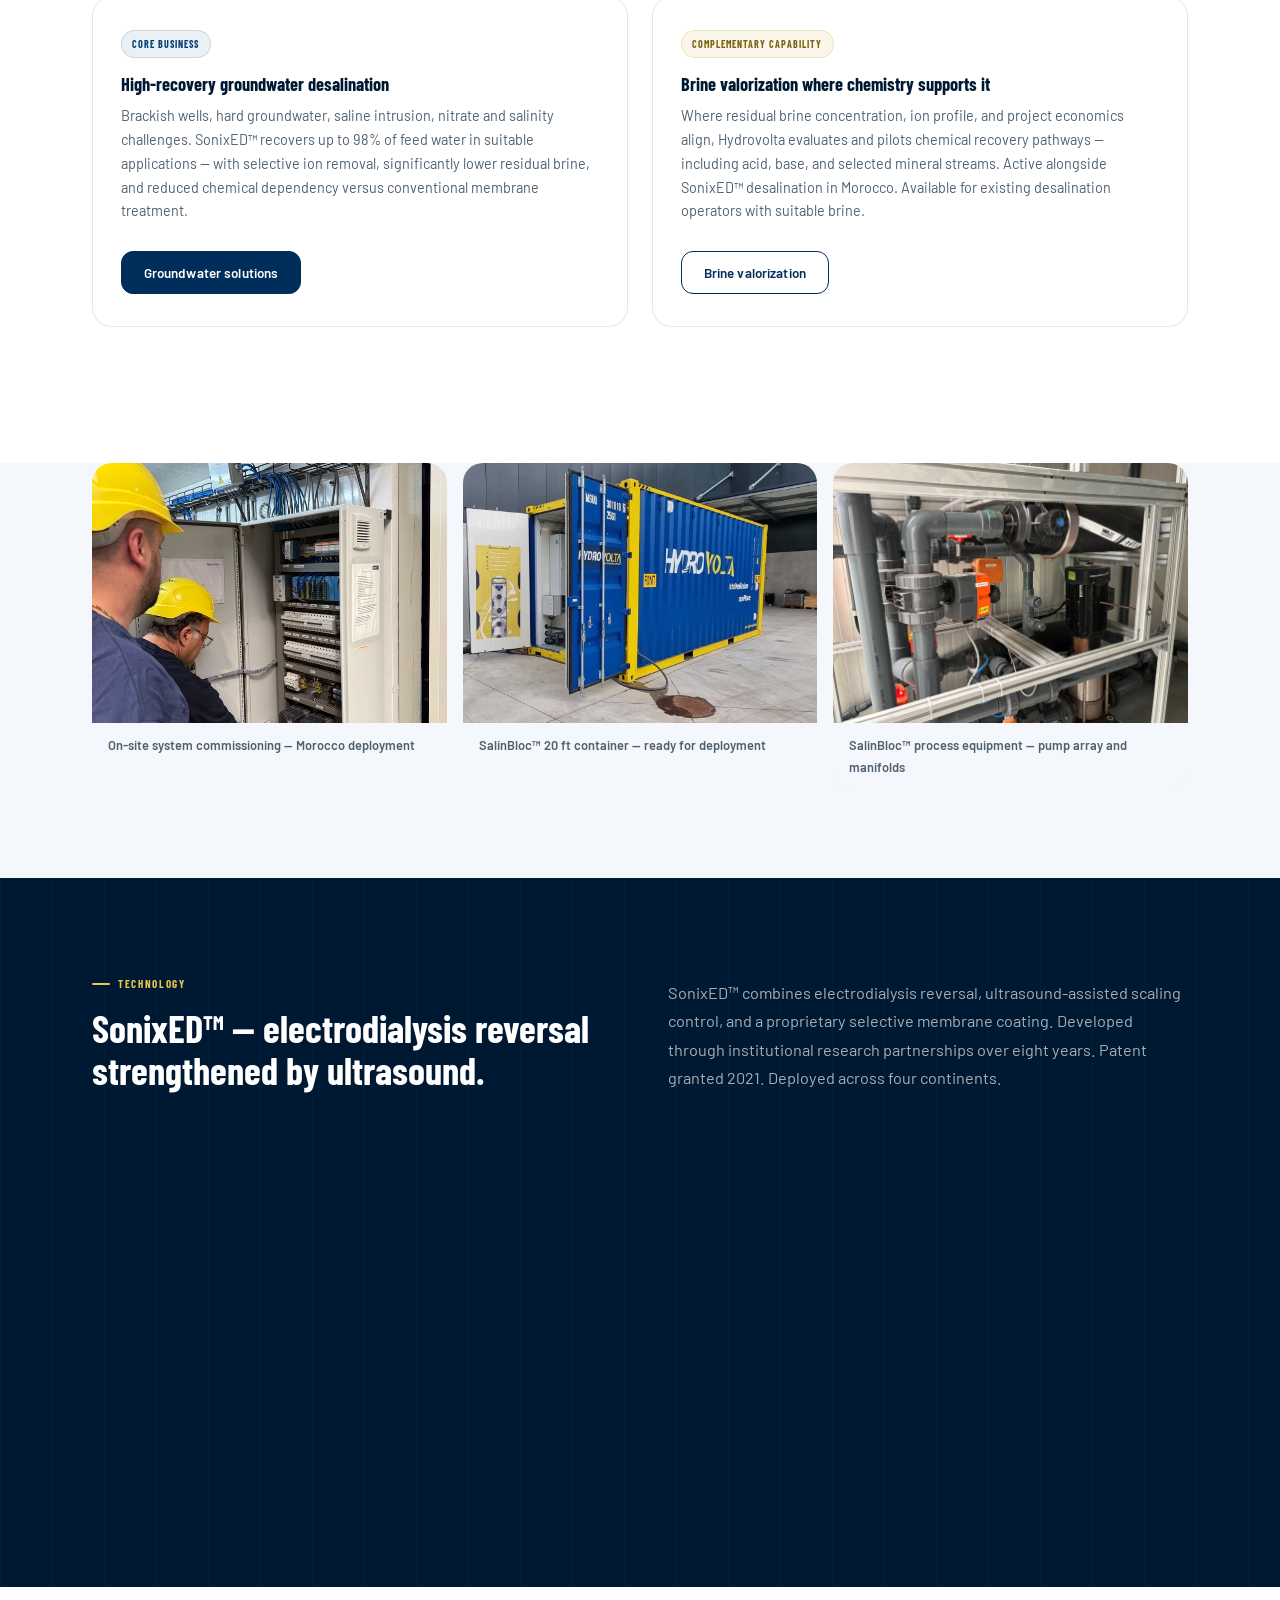
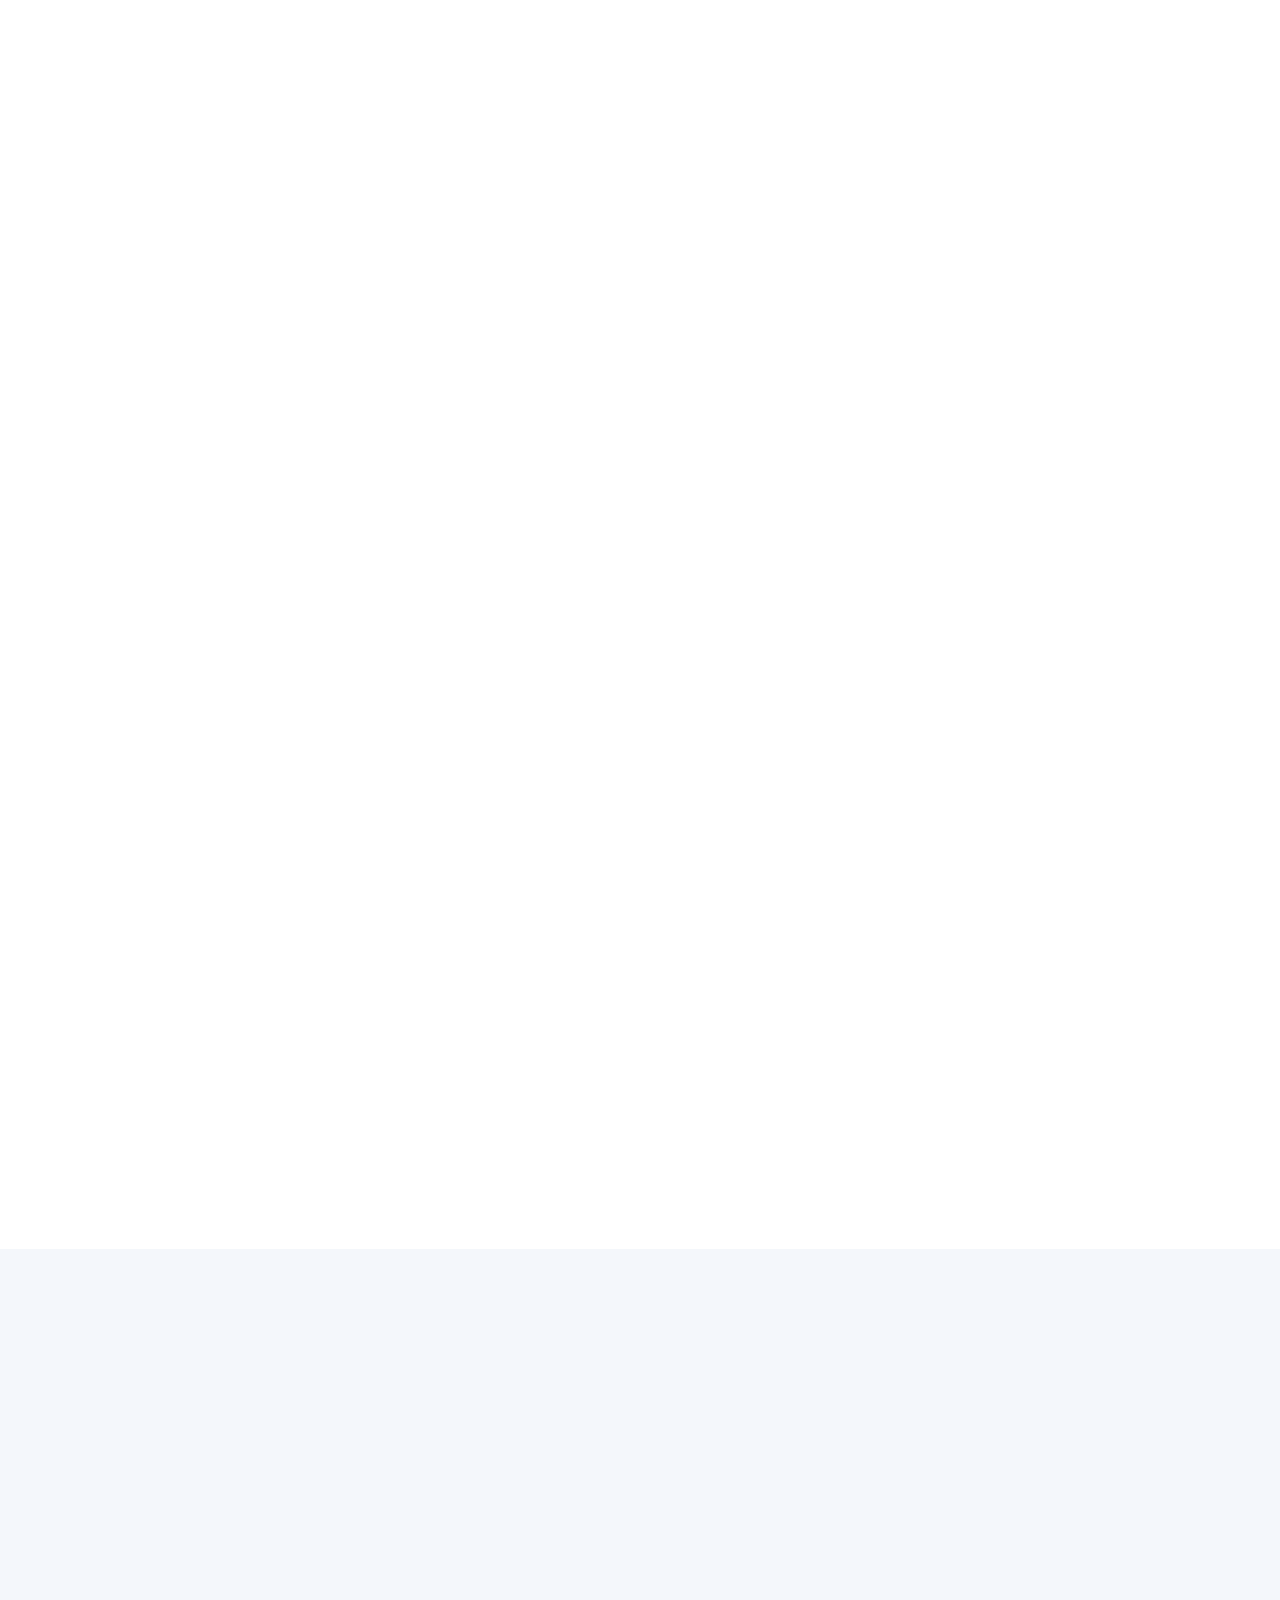
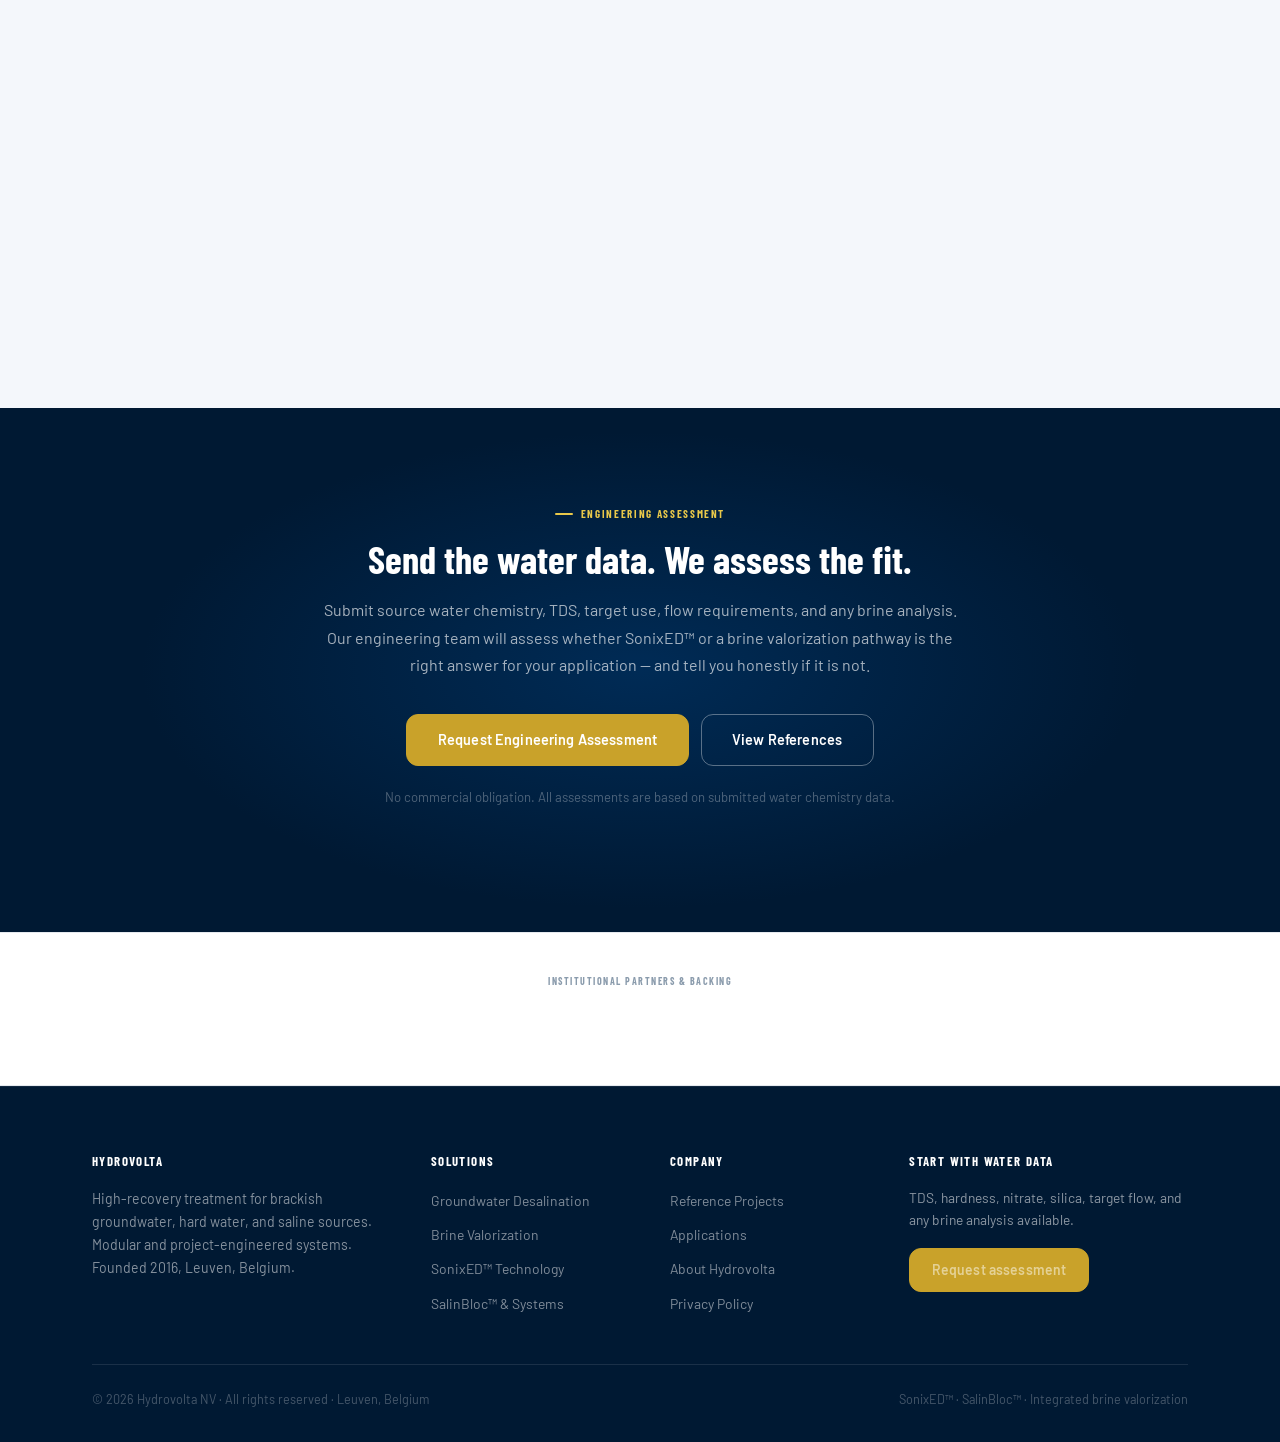
==== commit d6426eae: "V6" ====
--- a/index.html
+++ b/index.html
@@ -5,7 +5,7 @@
 <button class="menu" id="menu-btn" aria-label="Toggle navigation" aria-expanded="false"><svg width="22" height="22" viewBox="0 0 24 24" fill="none" stroke="currentColor" stroke-width="2" stroke-linecap="round" stroke-linejoin="round"><path d="M3 12h18M3 6h18M3 18h18"/></svg></button></div></nav>
 <main id="main">
 
-<!-- HERO: split layout, dieter_container.webp bleeds to right edge -->
+<!-- HERO: split layout, full-bleed image right side -->
 <section class="hero hero--split">
   <div class="hero__copy">
     <div class="badges">
@@ -31,7 +31,7 @@
     </div>
   </div>
   <div class="hero__visual">
-    <img src="images/dieter_container.webp" alt="Hydrovolta engineer monitoring deployed SalinBloc system on site" fetchpriority="high">
+    <img src="images/aboud_working_cropped.webp" alt="Hydrovolta engineer reviewing deployed SalinBloc system on site" fetchpriority="high">
   </div>
 </section>
 
@@ -74,16 +74,16 @@
   <div class="wrap">
     <div class="photo-strip rv">
       <figure>
-        <img src="images/team_working.webp" alt="Hydrovolta engineers commissioning SonixED treatment system" loading="lazy">
-        <figcaption>SonixED&trade; system commissioning &mdash; Belgium</figcaption>
+        <img src="images/monitoring_1_cropped.webp" alt="Engineers commissioning SalinBloc control systems on site Morocco" loading="lazy">
+        <figcaption>On-site system commissioning &mdash; Morocco deployment</figcaption>
       </figure>
       <figure>
         <img src="images/salin_bloc.webp" alt="SalinBloc containerised water treatment unit" loading="lazy">
         <figcaption>SalinBloc&trade; 20&thinsp;ft container &mdash; ready for deployment</figcaption>
       </figure>
       <figure>
-        <img src="images/monitoring_1_cropped.webp" alt="On-site control system commissioning" loading="lazy">
-        <figcaption>On-site control and monitoring &mdash; Morocco deployment</figcaption>
+        <img src="images/pumps_in_container.webp" alt="SalinBloc process pump array interior" loading="lazy">
+        <figcaption>SalinBloc&trade; process equipment &mdash; pump array and manifolds</figcaption>
       </figure>
     </div>
   </div>
@@ -122,11 +122,11 @@
         </div>
       </article>
       <article class="card card--image rv d1">
-        <img src="images/water_tower.webp" alt="Water Corporation Perth utility infrastructure" loading="lazy">
+        <img src="images/agriculture_background.webp" alt="Agricultural land supplied by Perth groundwater treatment" loading="lazy">
         <div class="card__body">
           <span class="status status--pilot">Utility Pilot Reference</span>
           <h3>Perth, Australia &mdash; Water Corporation Perth</h3>
-          <p>Selective nitrate and salinity removal under a paid pilot contract across three public utility sites. Cloud telemetry and regulatory monitoring active. Hydrovolta&rsquo;s primary utility reference internationally.</p>
+          <p>Selective nitrate and salinity removal across three public utility sites &mdash; supplying clean water for drinking, irrigation, agriculture, and livestock. Cloud telemetry and regulatory monitoring active. Hydrovolta&rsquo;s primary utility reference internationally.</p>
         </div>
       </article>
       <article class="card card--image rv">
